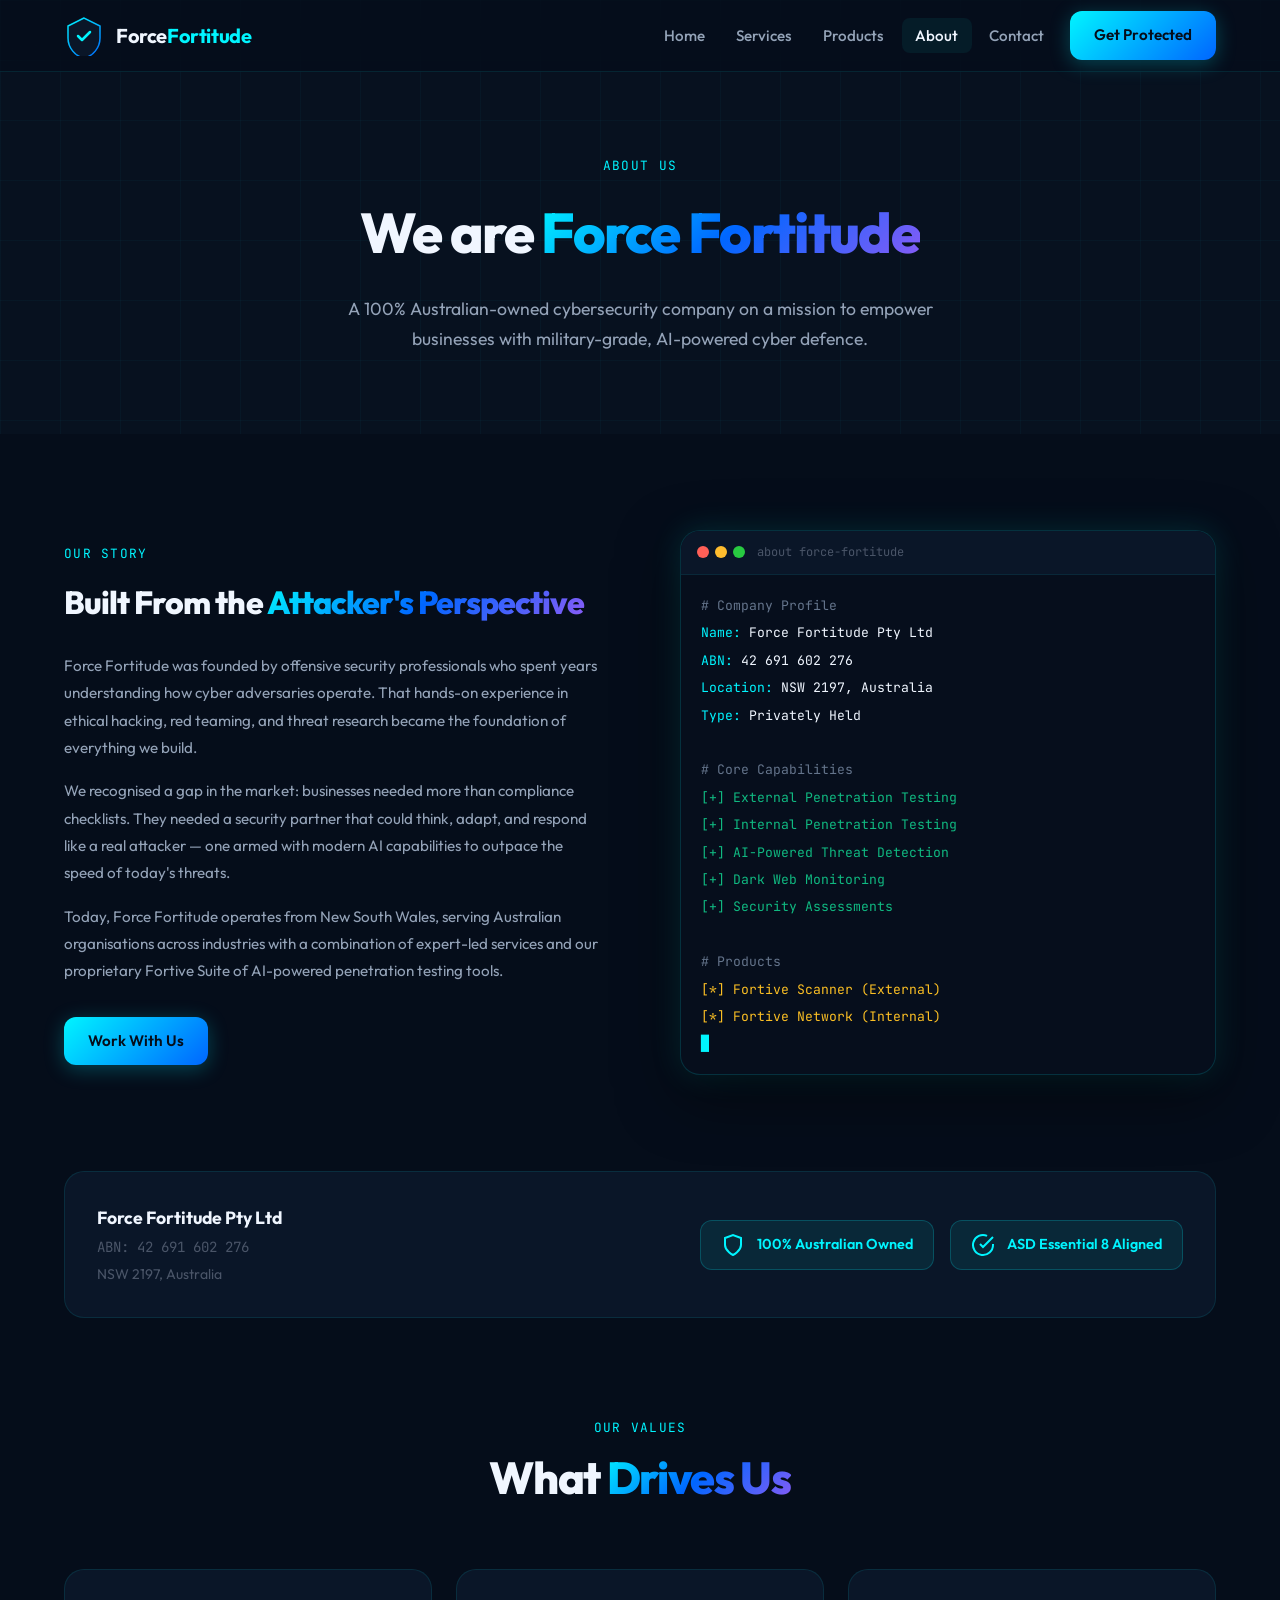
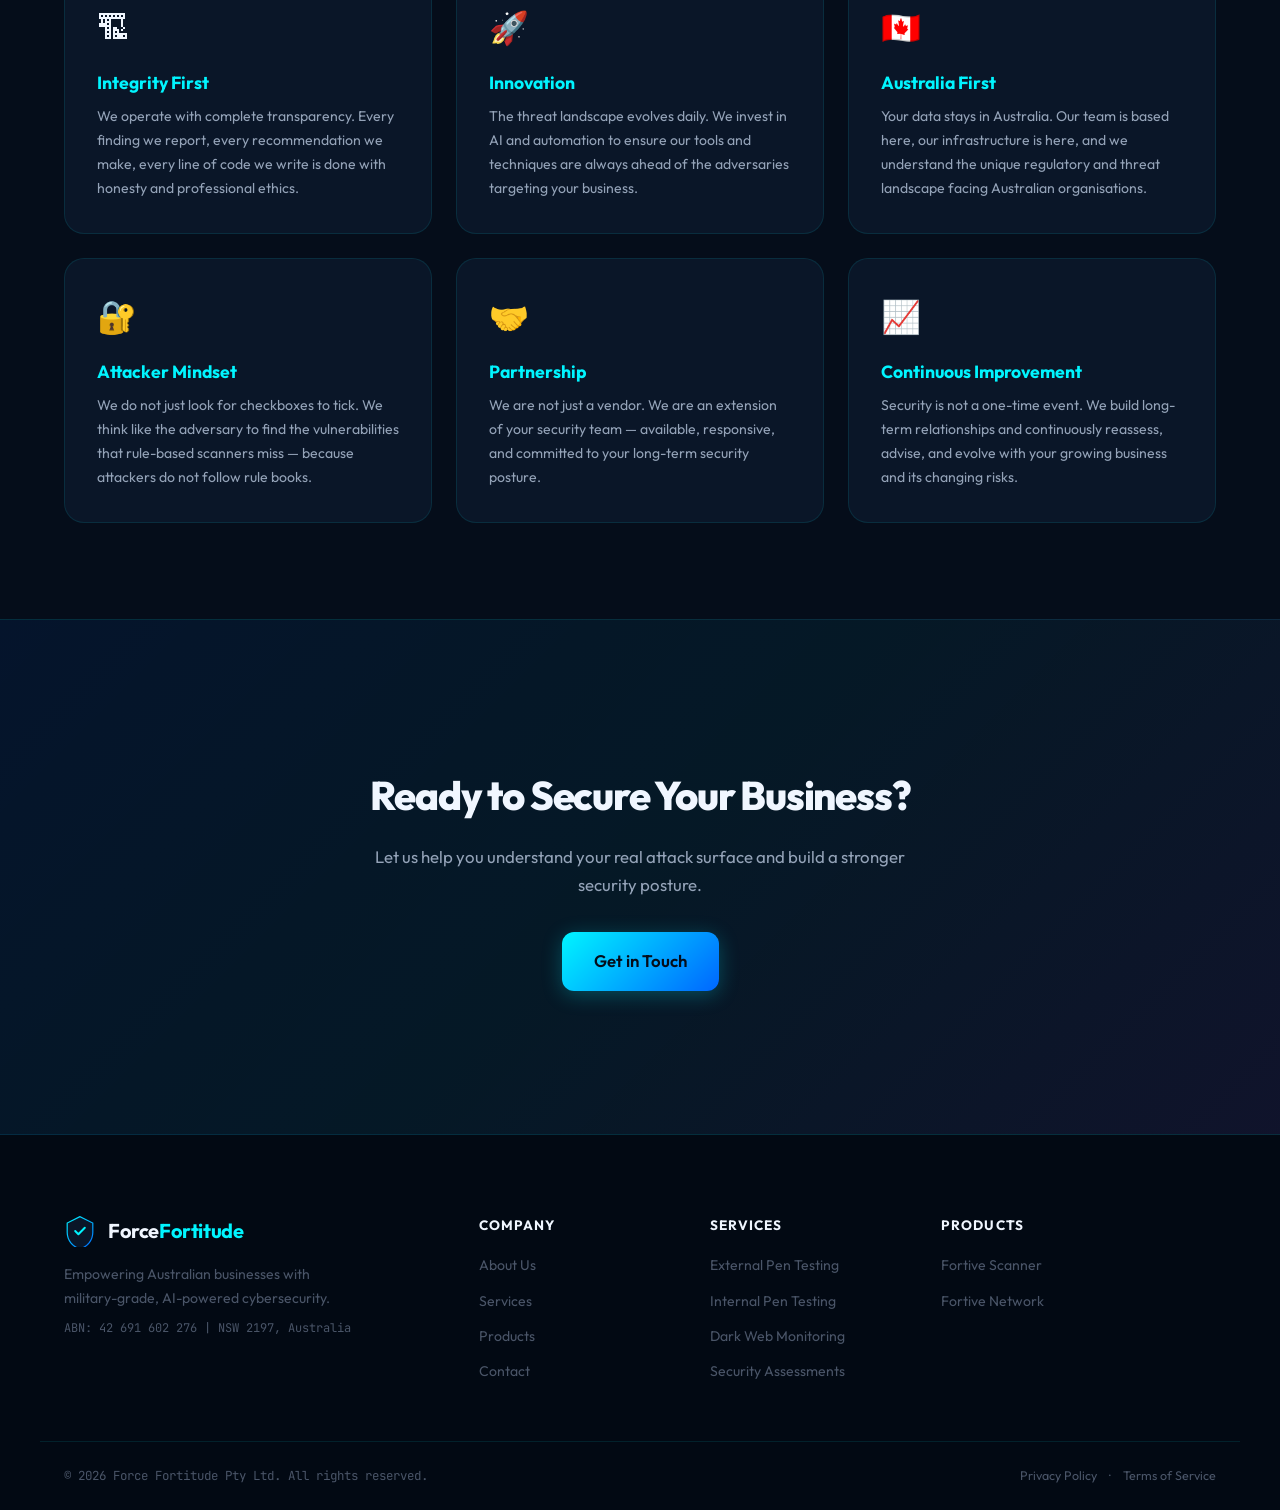
==== about.html @ 92ee4b1f "Launch Force Fortitude website - AI-powered cybersecurity platform - Homepage with hero, services ov" ====
﻿<!DOCTYPE html>
<html lang="en">
<head>
  <meta charset="UTF-8"/>
  <meta name="viewport" content="width=device-width, initial-scale=1.0"/>
  <title>About | Force Fortitude - Australian Cybersecurity Experts</title>
  <meta name="description" content="Learn about Force Fortitude Pty Ltd - a 100% Australian-owned cybersecurity company delivering AI-powered penetration testing and security solutions from NSW."/>
  <link rel="preconnect" href="https://fonts.googleapis.com"/>
  <link rel="preconnect" href="https://fonts.gstatic.com" crossorigin/>
  <link href="https://fonts.googleapis.com/css2?family=Outfit:wght@300;400;500;600;700;800;900&family=JetBrains+Mono:wght@400;500&display=swap" rel="stylesheet"/>
  <link rel="stylesheet" href="assets/css/style.css"/>
  <style>
    .page-hero { padding: calc(var(--nav-height) + 5rem) 0 5rem; background: var(--bg-secondary); position: relative; overflow: hidden; }
    .page-hero::before { content: ''; position: absolute; inset: 0; background-image: linear-gradient(rgba(0,245,255,0.03) 1px, transparent 1px), linear-gradient(90deg, rgba(0,245,255,0.03) 1px, transparent 1px); background-size: 60px 60px; }
    .page-hero-content { position: relative; text-align: center; }
    .page-hero h1 { font-size: clamp(2rem, 5vw, 3.5rem); font-weight: 800; letter-spacing: -0.03em; margin-bottom: 1rem; }
    .page-hero p { color: var(--text-secondary); font-size: 1.1rem; max-width: 600px; margin: 0 auto; line-height: 1.7; }
    .about-grid { display: grid; grid-template-columns: 1fr 1fr; gap: 5rem; align-items: center; padding: 6rem 0; }
    .about-text h2 { font-size: 2rem; font-weight: 800; letter-spacing: -0.03em; margin-bottom: 1.5rem; }
    .about-text p { color: var(--text-secondary); font-size: 0.95rem; line-height: 1.8; margin-bottom: 1rem; }
    .values-grid { display: grid; grid-template-columns: repeat(auto-fill, minmax(280px, 1fr)); gap: 1.5rem; margin-bottom: 6rem; }
    .value-card { background: var(--bg-card); border: 1px solid var(--border); border-radius: var(--radius-lg); padding: 2rem; transition: var(--transition); }
    .value-card:hover { border-color: var(--border-hover); transform: translateY(-3px); }
    .value-icon { font-size: 2rem; margin-bottom: 1rem; }
    .value-card h3 { font-size: 1.1rem; font-weight: 700; margin-bottom: 0.5rem; color: var(--accent-cyan); }
    .value-card p { color: var(--text-secondary); font-size: 0.88rem; line-height: 1.7; }
    .abn-banner { background: var(--bg-card); border: 1px solid var(--border); border-radius: var(--radius-lg); padding: 2rem; display: flex; align-items: center; justify-content: space-between; gap: 2rem; margin-bottom: 6rem; flex-wrap: wrap; }
    .abn-info { display: flex; flex-direction: column; gap: 0.25rem; }
    .abn-info strong { font-size: 1.1rem; }
    .abn-info span { color: var(--text-muted); font-size: 0.88rem; }
    .abn-badge { display: flex; align-items: center; gap: 0.75rem; background: rgba(0,245,255,0.08); border: 1px solid rgba(0,245,255,0.2); border-radius: var(--radius); padding: 0.75rem 1.25rem; }
    .abn-badge svg { width: 24px; height: 24px; color: var(--accent-cyan); }
    .abn-badge span { color: var(--accent-cyan); font-weight: 600; font-size: 0.9rem; }
    @media (max-width: 768px) { .about-grid { grid-template-columns: 1fr; gap: 2rem; } .abn-banner { flex-direction: column; } }
  </style>
</head>
<body>
<nav class="navbar" id="navbar">
  <div class="container nav-inner">
    <a href="index.html" class="logo"><div class="logo-icon"><svg viewBox="0 0 40 40" fill="none"><path d="M20 2L4 10v12c0 9.4 6.8 18.2 16 20 9.2-1.8 16-10.6 16-20V10L20 2z" fill="#0a1628" stroke="url(#sg)" stroke-width="1.5"/><path d="M14 20l4 4 8-8" stroke="#00f5ff" stroke-width="2.5" stroke-linecap="round" stroke-linejoin="round"/><defs><linearGradient id="sg" x1="4" y1="2" x2="36" y2="42" gradientUnits="userSpaceOnUse"><stop stop-color="#00f5ff"/><stop offset="1" stop-color="#0066ff"/></linearGradient></defs></svg></div><span class="logo-text">Force<span class="accent">Fortitude</span></span></a>
    <button class="hamburger" id="hamburger" aria-label="Toggle menu" aria-expanded="false"><span></span><span></span><span></span></button>
    <ul class="nav-links" id="navLinks">
      <li><a href="index.html" class="nav-link">Home</a></li>
      <li><a href="services.html" class="nav-link">Services</a></li>
      <li><a href="products.html" class="nav-link">Products</a></li>
      <li><a href="about.html" class="nav-link active">About</a></li>
      <li><a href="contact.html" class="nav-link">Contact</a></li>
      <li><a href="contact.html" class="btn btn-primary nav-cta">Get Protected</a></li>
    </ul>
  </div>
</nav>

<section class="page-hero">
  <div class="container page-hero-content">
    <span class="section-tag mono">About Us</span>
    <h1>We are <span class="gradient-text">Force Fortitude</span></h1>
    <p>A 100% Australian-owned cybersecurity company on a mission to empower businesses with military-grade, AI-powered cyber defence.</p>
  </div>
</section>

<main>
  <div class="container">
    <div class="about-grid">
      <div class="about-text">
        <span class="section-tag mono">Our Story</span>
        <h2>Built From the <span class="gradient-text">Attacker's Perspective</span></h2>
        <p>Force Fortitude was founded by offensive security professionals who spent years understanding how cyber adversaries operate. That hands-on experience in ethical hacking, red teaming, and threat research became the foundation of everything we build.</p>
        <p>We recognised a gap in the market: businesses needed more than compliance checklists. They needed a security partner that could think, adapt, and respond like a real attacker — one armed with modern AI capabilities to outpace the speed of today's threats.</p>
        <p>Today, Force Fortitude operates from New South Wales, serving Australian organisations across industries with a combination of expert-led services and our proprietary Fortive Suite of AI-powered penetration testing tools.</p>
        <a href="contact.html" class="btn btn-primary" style="margin-top:1rem">Work With Us</a>
      </div>
      <div class="why-visual">
        <div class="terminal-window">
          <div class="terminal-header"><div class="terminal-dots"><span class="dot dot-red"></span><span class="dot dot-yellow"></span><span class="dot dot-green"></span></div><span class="terminal-title mono">about force-fortitude</span></div>
          <div class="terminal-body">
            <div class="terminal-line t-info"># Company Profile</div>
            <div class="terminal-line"><span class="t-prompt">Name:</span> <span class="t-cmd">Force Fortitude Pty Ltd</span></div>
            <div class="terminal-line"><span class="t-prompt">ABN: </span> <span class="t-cmd">42 691 602 276</span></div>
            <div class="terminal-line"><span class="t-prompt">Location:</span> <span class="t-cmd">NSW 2197, Australia</span></div>
            <div class="terminal-line"><span class="t-prompt">Type:</span> <span class="t-cmd">Privately Held</span></div>
            <div class="terminal-line t-info">&nbsp;</div>
            <div class="terminal-line t-info"># Core Capabilities</div>
            <div class="terminal-line t-success">[+] External Penetration Testing</div>
            <div class="terminal-line t-success">[+] Internal Penetration Testing</div>
            <div class="terminal-line t-success">[+] AI-Powered Threat Detection</div>
            <div class="terminal-line t-success">[+] Dark Web Monitoring</div>
            <div class="terminal-line t-success">[+] Security Assessments</div>
            <div class="terminal-line t-info">&nbsp;</div>
            <div class="terminal-line t-info"># Products</div>
            <div class="terminal-line t-warn">[*] Fortive Scanner (External)</div>
            <div class="terminal-line t-warn">[*] Fortive Network (Internal)</div>
            <div class="terminal-line"><span class="t-cursor">&#9608;</span></div>
          </div>
        </div>
      </div>
    </div>

    <div class="abn-banner">
      <div class="abn-info"><strong>Force Fortitude Pty Ltd</strong><span class="mono">ABN: 42 691 602 276</span><span>NSW 2197, Australia</span></div>
      <div style="display:flex;gap:1rem;flex-wrap:wrap;">
        <div class="abn-badge"><svg viewBox="0 0 24 24" fill="none" stroke="currentColor" stroke-width="2"><path d="M12 22s8-4 8-10V5l-8-3-8 3v7c0 6 8 10 8 10z"/></svg><span>100% Australian Owned</span></div>
        <div class="abn-badge"><svg viewBox="0 0 24 24" fill="none" stroke="currentColor" stroke-width="2"><path d="M22 11.08V12a10 10 0 11-5.93-9.14"/><polyline points="22 4 12 14.01 9 11.01"/></svg><span>ASD Essential 8 Aligned</span></div>
      </div>
    </div>

    <div class="section-header">
      <span class="section-tag mono">Our Values</span>
      <h2 class="section-title">What <span class="gradient-text">Drives Us</span></h2>
    </div>
    <div class="values-grid">
      <div class="value-card"><div class="value-icon">&#127959;</div><h3>Integrity First</h3><p>We operate with complete transparency. Every finding we report, every recommendation we make, every line of code we write is done with honesty and professional ethics.</p></div>
      <div class="value-card"><div class="value-icon">&#128640;</div><h3>Innovation</h3><p>The threat landscape evolves daily. We invest in AI and automation to ensure our tools and techniques are always ahead of the adversaries targeting your business.</p></div>
      <div class="value-card"><div class="value-icon">&#127464;&#127462;</div><h3>Australia First</h3><p>Your data stays in Australia. Our team is based here, our infrastructure is here, and we understand the unique regulatory and threat landscape facing Australian organisations.</p></div>
      <div class="value-card"><div class="value-icon">&#128272;</div><h3>Attacker Mindset</h3><p>We do not just look for checkboxes to tick. We think like the adversary to find the vulnerabilities that rule-based scanners miss — because attackers do not follow rule books.</p></div>
      <div class="value-card"><div class="value-icon">&#129309;</div><h3>Partnership</h3><p>We are not just a vendor. We are an extension of your security team — available, responsive, and committed to your long-term security posture.</p></div>
      <div class="value-card"><div class="value-icon">&#128200;</div><h3>Continuous Improvement</h3><p>Security is not a one-time event. We build long-term relationships and continuously reassess, advise, and evolve with your growing business and its changing risks.</p></div>
    </div>
  </div>
</main>

<section class="cta-section">
  <div class="cta-bg"></div>
  <div class="container" style="position:relative;text-align:center;padding:4rem 1.5rem;">
    <h2 style="font-size:clamp(1.8rem,4vw,2.5rem);font-weight:800;letter-spacing:-0.03em;margin-bottom:1rem;">Ready to Secure Your Business?</h2>
    <p style="color:var(--text-secondary);font-size:1.05rem;max-width:550px;margin:0 auto 2rem;line-height:1.7;">Let us help you understand your real attack surface and build a stronger security posture.</p>
    <a href="contact.html" class="btn btn-primary btn-lg">Get in Touch</a>
  </div>
</section>

<footer class="footer">
  <div class="container footer-grid">
    <div class="footer-brand"><a href="index.html" class="logo"><div class="logo-icon logo-icon-sm"><svg viewBox="0 0 40 40" fill="none"><path d="M20 2L4 10v12c0 9.4 6.8 18.2 16 20 9.2-1.8 16-10.6 16-20V10L20 2z" fill="#0a1628" stroke="url(#sg4)" stroke-width="1.5"/><path d="M14 20l4 4 8-8" stroke="#00f5ff" stroke-width="2.5" stroke-linecap="round" stroke-linejoin="round"/><defs><linearGradient id="sg4" x1="4" y1="2" x2="36" y2="42" gradientUnits="userSpaceOnUse"><stop stop-color="#00f5ff"/><stop offset="1" stop-color="#0066ff"/></linearGradient></defs></svg></div><span class="logo-text">Force<span class="accent">Fortitude</span></span></a><p class="footer-tagline">Empowering Australian businesses with military-grade, AI-powered cybersecurity.</p><p class="footer-abn mono">ABN: 42 691 602 276 | NSW 2197, Australia</p></div>
    <div class="footer-links"><h4>Company</h4><ul><li><a href="about.html">About Us</a></li><li><a href="services.html">Services</a></li><li><a href="products.html">Products</a></li><li><a href="contact.html">Contact</a></li></ul></div>
    <div class="footer-links"><h4>Services</h4><ul><li><a href="services.html">External Pen Testing</a></li><li><a href="services.html">Internal Pen Testing</a></li><li><a href="services.html">Dark Web Monitoring</a></li><li><a href="services.html">Security Assessments</a></li></ul></div>
    <div class="footer-links"><h4>Products</h4><ul><li><a href="products.html">Fortive Scanner</a></li><li><a href="products.html">Fortive Network</a></li></ul></div>
  </div>
  <div class="footer-bottom"><div class="container footer-bottom-inner"><span class="mono">&copy; 2026 Force Fortitude Pty Ltd. All rights reserved.</span><div class="footer-legal"><a href="#">Privacy Policy</a><span>&middot;</span><a href="#">Terms of Service</a></div></div></div>
</footer>
<script src="assets/js/main.js"></script>
</body>
</html>
---- assets/css/style.css ----
﻿/* =============================================
   FORCE FORTITUDE - MAIN STYLESHEET
   ============================================= */

/* ---------- CSS Variables ---------- */
:root {
  --bg-primary: #050d1a;
  --bg-secondary: #07111f;
  --bg-card: #0a1628;
  --bg-card-hover: #0d1f38;
  --bg-terminal: #060e1c;

  --accent-cyan: #00f5ff;
  --accent-blue: #0066ff;
  --accent-purple: #8b5cf6;
  --accent-green: #10b981;
  --accent-red: #ef4444;
  --accent-orange: #f97316;

  --text-primary: #f0f6ff;
  --text-secondary: #94a3b8;
  --text-muted: #4a5568;

  --border: rgba(0, 245, 255, 0.1);
  --border-hover: rgba(0, 245, 255, 0.3);

  --glow-cyan: 0 0 30px rgba(0, 245, 255, 0.15);
  --glow-blue: 0 0 30px rgba(0, 102, 255, 0.15);

  --radius: 12px;
  --radius-lg: 20px;
  --transition: all 0.3s cubic-bezier(0.4, 0, 0.2, 1);

  --container: 1200px;
  --nav-height: 72px;
}

/* ---------- Reset & Base ---------- */
*, *::before, *::after { box-sizing: border-box; margin: 0; padding: 0; }

html { scroll-behavior: smooth; font-size: 16px; }

body {
  font-family: 'Outfit', sans-serif;
  background: var(--bg-primary);
  color: var(--text-primary);
  line-height: 1.6;
  overflow-x: hidden;
}

.mono { font-family: 'JetBrains Mono', monospace; }

img { max-width: 100%; display: block; }
a { text-decoration: none; color: inherit; }
ul { list-style: none; }

/* ---------- Container ---------- */
.container {
  width: 100%;
  max-width: var(--container);
  margin: 0 auto;
  padding: 0 1.5rem;
}

/* ---------- Gradient Text ---------- */
.gradient-text {
  background: linear-gradient(135deg, var(--accent-cyan) 0%, var(--accent-blue) 50%, var(--accent-purple) 100%);
  -webkit-background-clip: text;
  -webkit-text-fill-color: transparent;
  background-clip: text;
}

/* ---------- Buttons ---------- */
.btn {
  display: inline-flex;
  align-items: center;
  gap: 0.5rem;
  padding: 0.75rem 1.5rem;
  border-radius: var(--radius);
  font-family: 'Outfit', sans-serif;
  font-weight: 600;
  font-size: 0.95rem;
  cursor: pointer;
  border: none;
  transition: var(--transition);
  white-space: nowrap;
}
.btn svg { width: 18px; height: 18px; flex-shrink: 0; }

.btn-lg { padding: 1rem 2rem; font-size: 1.05rem; }

.btn-primary {
  background: linear-gradient(135deg, var(--accent-cyan), var(--accent-blue));
  color: var(--bg-primary);
  box-shadow: 0 4px 20px rgba(0, 245, 255, 0.25);
}
.btn-primary:hover {
  transform: translateY(-2px);
  box-shadow: 0 8px 30px rgba(0, 245, 255, 0.4);
}

.btn-outline {
  background: transparent;
  color: var(--text-primary);
  border: 1.5px solid var(--border-hover);
}
.btn-outline:hover {
  background: rgba(0, 245, 255, 0.08);
  border-color: var(--accent-cyan);
  color: var(--accent-cyan);
}

.btn-outline-purple {
  background: transparent;
  color: var(--text-primary);
  border: 1.5px solid rgba(139, 92, 246, 0.4);
}
.btn-outline-purple:hover {
  background: rgba(139, 92, 246, 0.1);
  border-color: var(--accent-purple);
  color: var(--accent-purple);
}

.btn-ghost {
  background: rgba(255,255,255,0.05);
  color: var(--text-primary);
  border: 1.5px solid rgba(255,255,255,0.1);
}
.btn-ghost:hover {
  background: rgba(255,255,255,0.1);
  border-color: rgba(255,255,255,0.2);
}

/* ---------- NAVBAR ---------- */
.navbar {
  position: fixed;
  top: 0; left: 0; right: 0;
  z-index: 1000;
  height: var(--nav-height);
  display: flex;
  align-items: center;
  transition: var(--transition);
  background: rgba(5, 13, 26, 0.6);
  backdrop-filter: blur(20px);
  -webkit-backdrop-filter: blur(20px);
  border-bottom: 1px solid var(--border);
}
.navbar.scrolled {
  background: rgba(5, 13, 26, 0.95);
  box-shadow: 0 4px 30px rgba(0, 0, 0, 0.5);
}

.nav-inner {
  display: flex;
  align-items: center;
  justify-content: space-between;
  gap: 2rem;
}

.logo {
  display: flex;
  align-items: center;
  gap: 0.75rem;
  flex-shrink: 0;
}
.logo-icon { width: 40px; height: 40px; }
.logo-icon-sm { width: 32px; height: 32px; }
.logo-text {
  font-size: 1.25rem;
  font-weight: 700;
  letter-spacing: -0.02em;
  color: var(--text-primary);
}
.logo-text .accent { color: var(--accent-cyan); }

.nav-links {
  display: flex;
  align-items: center;
  gap: 0.25rem;
}

.nav-link {
  padding: 0.5rem 0.85rem;
  color: var(--text-secondary);
  font-weight: 500;
  border-radius: 8px;
  transition: var(--transition);
  font-size: 0.95rem;
}
.nav-link:hover, .nav-link.active {
  color: var(--text-primary);
  background: rgba(0, 245, 255, 0.06);
}
.nav-cta { margin-left: 0.5rem; }

.hamburger {
  display: none;
  flex-direction: column;
  gap: 5px;
  background: none;
  border: none;
  cursor: pointer;
  padding: 0.5rem;
}
.hamburger span {
  display: block;
  width: 24px;
  height: 2px;
  background: var(--text-primary);
  border-radius: 2px;
  transition: var(--transition);
}

/* ---------- HERO ---------- */
.hero {
  position: relative;
  min-height: 100vh;
  display: flex;
  align-items: center;
  overflow: hidden;
  padding-top: var(--nav-height);
}

.hero-bg {
  position: absolute;
  inset: 0;
  z-index: 0;
}
.hero-img {
  width: 100%;
  height: 100%;
  object-fit: cover;
  object-position: center;
  opacity: 0.35;
}
.hero-overlay {
  position: absolute;
  inset: 0;
  background: linear-gradient(
    180deg,
    rgba(5,13,26,0.3) 0%,
    rgba(5,13,26,0.1) 30%,
    rgba(5,13,26,0.7) 75%,
    var(--bg-primary) 100%
  );
}
.hero-grid {
  position: absolute;
  inset: 0;
  background-image:
    linear-gradient(rgba(0,245,255,0.04) 1px, transparent 1px),
    linear-gradient(90deg, rgba(0,245,255,0.04) 1px, transparent 1px);
  background-size: 60px 60px;
  mask-image: radial-gradient(ellipse at center, black 40%, transparent 80%);
}

.hero-content {
  position: relative;
  z-index: 1;
  padding: 6rem 1.5rem 4rem;
  max-width: 800px;
}

.hero-badge {
  display: inline-flex;
  align-items: center;
  gap: 0.6rem;
  background: rgba(0, 245, 255, 0.08);
  border: 1px solid rgba(0, 245, 255, 0.2);
  border-radius: 100px;
  padding: 0.35rem 1rem;
  font-size: 0.8rem;
  color: var(--accent-cyan);
  margin-bottom: 1.5rem;
}
.badge-dot {
  width: 7px;
  height: 7px;
  background: var(--accent-cyan);
  border-radius: 50%;
  animation: pulse 2s infinite;
}
@keyframes pulse {
  0%, 100% { opacity: 1; transform: scale(1); }
  50% { opacity: 0.5; transform: scale(1.3); }
}

.hero-title {
  font-size: clamp(2.5rem, 6vw, 4.5rem);
  font-weight: 800;
  line-height: 1.1;
  letter-spacing: -0.03em;
  margin-bottom: 1.5rem;
}

.hero-subtitle {
  font-size: 1.15rem;
  color: var(--text-secondary);
  max-width: 580px;
  margin-bottom: 2.5rem;
  line-height: 1.7;
}

.hero-actions {
  display: flex;
  gap: 1rem;
  flex-wrap: wrap;
  margin-bottom: 3.5rem;
}

.hero-stats {
  display: flex;
  align-items: center;
  gap: 2rem;
  flex-wrap: wrap;
}
.stat { text-align: left; }
.stat-num {
  font-size: 2.2rem;
  font-weight: 800;
  color: var(--accent-cyan);
  font-variant-numeric: tabular-nums;
}
.stat-plus { font-size: 1.5rem; font-weight: 700; color: var(--accent-cyan); }
.stat-label { display: block; font-size: 0.8rem; color: var(--text-muted); margin-top: 0.1rem; }
.stat-divider { width: 1px; height: 50px; background: var(--border); flex-shrink: 0; }

.hero-scroll-hint {
  position: absolute;
  bottom: 2rem;
  left: 50%;
  transform: translateX(-50%);
  display: flex;
  flex-direction: column;
  align-items: center;
  gap: 0.5rem;
  color: var(--text-muted);
  font-size: 0.75rem;
  z-index: 1;
  animation: scrollBounce 2s infinite;
}
.scroll-line {
  width: 1px;
  height: 40px;
  background: linear-gradient(to bottom, transparent, var(--accent-cyan));
}
@keyframes scrollBounce {
  0%, 100% { transform: translateX(-50%) translateY(0); }
  50% { transform: translateX(-50%) translateY(6px); }
}

/* ---------- TRUST BAR ---------- */
.trust-bar {
  padding: 1.5rem 0;
  background: rgba(0,245,255,0.02);
  border-top: 1px solid var(--border);
  border-bottom: 1px solid var(--border);
}
.trust-bar .container {
  display: flex;
  align-items: center;
  gap: 2rem;
  flex-wrap: wrap;
}
.trust-label { color: var(--text-muted); font-size: 0.78rem; white-space: nowrap; }
.trust-logos { display: flex; align-items: center; gap: 1.5rem; flex-wrap: wrap; flex: 1; }
.trust-item {
  display: flex;
  align-items: center;
  gap: 0.5rem;
  color: var(--text-muted);
  font-size: 0.82rem;
  font-weight: 500;
  transition: var(--transition);
}
.trust-item:hover { color: var(--accent-cyan); }
.trust-item svg { width: 16px; height: 16px; flex-shrink: 0; }

/* ---------- SECTIONS ---------- */
.section { padding: 6rem 0; }

.section-header {
  text-align: center;
  margin-bottom: 4rem;
}
.section-tag {
  display: inline-block;
  color: var(--accent-cyan);
  font-size: 0.8rem;
  letter-spacing: 0.1em;
  text-transform: uppercase;
  margin-bottom: 0.75rem;
}
.section-title {
  font-size: clamp(1.8rem, 4vw, 2.8rem);
  font-weight: 800;
  letter-spacing: -0.03em;
  margin-bottom: 1rem;
  line-height: 1.2;
}
.section-subtitle {
  font-size: 1rem;
  color: var(--text-secondary);
  max-width: 580px;
  margin: 0 auto;
  line-height: 1.7;
}

/* ---------- SERVICES ---------- */
.services-section { background: var(--bg-secondary); }

.services-grid {
  display: grid;
  grid-template-columns: repeat(auto-fill, minmax(320px, 1fr));
  gap: 1.5rem;
}

.service-card {
  background: var(--bg-card);
  border: 1px solid var(--border);
  border-radius: var(--radius-lg);
  padding: 2rem;
  transition: var(--transition);
  position: relative;
  overflow: hidden;
}
.service-card::before {
  content: '';
  position: absolute;
  top: 0; left: 0; right: 0;
  height: 2px;
  background: linear-gradient(90deg, transparent, var(--accent-cyan), transparent);
  opacity: 0;
  transition: var(--transition);
}
.service-card:hover {
  background: var(--bg-card-hover);
  border-color: var(--border-hover);
  transform: translateY(-4px);
  box-shadow: var(--glow-cyan);
}
.service-card:hover::before { opacity: 1; }

.service-icon {
  width: 52px;
  height: 52px;
  border-radius: 12px;
  display: flex;
  align-items: center;
  justify-content: center;
  margin-bottom: 1.25rem;
}
.service-icon svg { width: 26px; height: 26px; }
.icon-red { background: rgba(239,68,68,0.12); color: #ef4444; border: 1px solid rgba(239,68,68,0.2); }
.icon-blue { background: rgba(0,102,255,0.12); color: #60a5fa; border: 1px solid rgba(0,102,255,0.2); }
.icon-purple { background: rgba(139,92,246,0.12); color: #a78bfa; border: 1px solid rgba(139,92,246,0.2); }
.icon-teal { background: rgba(0,245,255,0.1); color: var(--accent-cyan); border: 1px solid rgba(0,245,255,0.2); }
.icon-orange { background: rgba(249,115,22,0.12); color: #fb923c; border: 1px solid rgba(249,115,22,0.2); }
.icon-green { background: rgba(16,185,129,0.12); color: #34d399; border: 1px solid rgba(16,185,129,0.2); }

.service-card h3 {
  font-size: 1.1rem;
  font-weight: 700;
  margin-bottom: 0.75rem;
  color: var(--text-primary);
}
.service-card p {
  color: var(--text-secondary);
  font-size: 0.9rem;
  line-height: 1.7;
  margin-bottom: 1.25rem;
}
.service-link {
  color: var(--accent-cyan);
  font-size: 0.88rem;
  font-weight: 600;
  display: inline-flex;
  align-items: center;
  gap: 0.3rem;
  transition: var(--transition);
}
.service-link:hover { gap: 0.6rem; }

/* ---------- PRODUCTS ---------- */
.products-section {
  background: var(--bg-primary);
  position: relative;
}
.products-section::before {
  content: '';
  position: absolute;
  top: 50%;
  left: 50%;
  transform: translate(-50%, -50%);
  width: 600px;
  height: 600px;
  background: radial-gradient(circle, rgba(0,102,255,0.06) 0%, transparent 70%);
  pointer-events: none;
}

.products-grid {
  display: grid;
  grid-template-columns: repeat(auto-fill, minmax(480px, 1fr));
  gap: 2rem;
}

.product-card {
  position: relative;
  background: var(--bg-card);
  border: 1px solid var(--border);
  border-radius: var(--radius-lg);
  padding: 2.5rem;
  overflow: hidden;
  transition: var(--transition);
}
.product-card:hover {
  border-color: var(--border-hover);
  transform: translateY(-4px);
}
.product-scanner:hover { box-shadow: 0 20px 60px rgba(0, 245, 255, 0.12); }
.product-network:hover { box-shadow: 0 20px 60px rgba(139, 92, 246, 0.12); }

.product-glow {
  position: absolute;
  top: -50px; right: -50px;
  width: 200px; height: 200px;
  border-radius: 50%;
  filter: blur(60px);
  pointer-events: none;
  opacity: 0.4;
}
.glow-cyan { background: var(--accent-cyan); }
.glow-purple { background: var(--accent-purple); }

.product-header {
  display: flex;
  align-items: center;
  gap: 1rem;
  margin-bottom: 1.5rem;
}
.product-icon { width: 64px; height: 64px; flex-shrink: 0; }
.product-badge {
  display: inline-block;
  padding: 0.2rem 0.75rem;
  border-radius: 100px;
  font-size: 0.72rem;
  background: rgba(0,245,255,0.1);
  color: var(--accent-cyan);
  border: 1px solid rgba(0,245,255,0.2);
  margin-bottom: 0.4rem;
}
.product-badge-purple {
  background: rgba(139,92,246,0.1);
  color: var(--accent-purple);
  border-color: rgba(139,92,246,0.2);
}
.product-name {
  font-size: 1.5rem;
  font-weight: 800;
  letter-spacing: -0.02em;
}

.product-desc {
  color: var(--text-secondary);
  font-size: 0.95rem;
  line-height: 1.7;
  margin-bottom: 1.5rem;
}

.product-features {
  display: flex;
  flex-direction: column;
  gap: 0.65rem;
  margin-bottom: 2rem;
}
.product-features li {
  display: flex;
  align-items: center;
  gap: 0.6rem;
  font-size: 0.9rem;
  color: var(--text-secondary);
}
.product-features li svg { width: 16px; height: 16px; flex-shrink: 0; }

/* ---------- WHY US ---------- */
.why-section { background: var(--bg-secondary); }

.why-grid {
  display: grid;
  grid-template-columns: 1fr 1fr;
  gap: 5rem;
  align-items: center;
}

.why-text {
  color: var(--text-secondary);
  font-size: 0.95rem;
  line-height: 1.8;
  margin-bottom: 1rem;
}

.why-points {
  display: flex;
  flex-direction: column;
  gap: 1.25rem;
  margin: 2rem 0;
}
.why-point {
  display: flex;
  gap: 1rem;
  align-items: flex-start;
}
.why-icon {
  width: 40px;
  height: 40px;
  background: rgba(0,245,255,0.08);
  border: 1px solid rgba(0,245,255,0.15);
  border-radius: 10px;
  display: flex;
  align-items: center;
  justify-content: center;
  flex-shrink: 0;
  color: var(--accent-cyan);
}
.why-icon svg { width: 18px; height: 18px; }
.why-point strong { display: block; font-size: 0.95rem; color: var(--text-primary); margin-bottom: 0.2rem; }
.why-point p { font-size: 0.85rem; color: var(--text-secondary); }

/* Terminal */
.terminal-window {
  background: var(--bg-terminal);
  border: 1px solid rgba(0,245,255,0.15);
  border-radius: var(--radius-lg);
  overflow: hidden;
  font-family: 'JetBrains Mono', monospace;
  font-size: 0.82rem;
  box-shadow: 0 20px 60px rgba(0,0,0,0.5), var(--glow-cyan);
}
.terminal-header {
  background: #0a1628;
  padding: 0.75rem 1rem;
  display: flex;
  align-items: center;
  gap: 0.75rem;
  border-bottom: 1px solid rgba(0,245,255,0.08);
}
.terminal-dots { display: flex; gap: 6px; }
.dot { width: 12px; height: 12px; border-radius: 50%; }
.dot-red { background: #ff5f57; }
.dot-yellow { background: #ffbd2e; }
.dot-green { background: #28ca41; }
.terminal-title { color: var(--text-muted); font-size: 0.75rem; }
.terminal-body { padding: 1.25rem; display: flex; flex-direction: column; gap: 0.4rem; }
.terminal-line { color: var(--text-secondary); line-height: 1.6; }
.t-prompt { color: var(--accent-cyan); }
.t-cmd { color: var(--text-primary); }
.t-info { color: #64748b; }
.t-success { color: var(--accent-green); }
.t-warn { color: #fbbf24; }
.t-danger { color: var(--accent-red); font-weight: 600; }
.t-cursor {
  display: inline-block;
  animation: blink 1s infinite;
  color: var(--accent-cyan);
}
@keyframes blink { 0%, 100% { opacity: 1; } 50% { opacity: 0; } }

.why-visual { position: relative; }
.why-badge-float {
  position: absolute;
  bottom: -1.5rem;
  right: -1rem;
  background: var(--bg-card);
  border: 1px solid var(--border-hover);
  border-radius: var(--radius);
  padding: 1rem 1.25rem;
  display: flex;
  align-items: center;
  gap: 0.75rem;
  font-size: 0.8rem;
  font-weight: 600;
  line-height: 1.4;
  box-shadow: var(--glow-cyan);
  backdrop-filter: blur(10px);
}
.why-badge-float svg { width: 28px; height: 28px; flex-shrink: 0; }

/* ---------- CTA ---------- */
.cta-section {
  position: relative;
  padding: 5rem 0;
  overflow: hidden;
}
.cta-bg {
  position: absolute;
  inset: 0;
  background: linear-gradient(135deg, rgba(0,102,255,0.08) 0%, rgba(0,245,255,0.05) 50%, rgba(139,92,246,0.08) 100%);
  border-top: 1px solid var(--border);
  border-bottom: 1px solid var(--border);
}
.cta-inner {
  position: relative;
  display: grid;
  grid-template-columns: 1fr 1fr;
  gap: 4rem;
  align-items: center;
}
.cta-content h2 {
  font-size: clamp(2rem, 4vw, 2.8rem);
  font-weight: 800;
  letter-spacing: -0.03em;
  margin-bottom: 0.75rem;
}
.cta-content p {
  color: var(--text-secondary);
  font-size: 1.05rem;
  margin-bottom: 2rem;
  line-height: 1.7;
}
.cta-actions { display: flex; gap: 1rem; flex-wrap: wrap; }

.cta-stat-panel {
  display: flex;
  flex-direction: column;
  gap: 1.25rem;
}
.cta-stat {
  display: flex;
  align-items: center;
  gap: 1rem;
  padding: 1rem 1.25rem;
  background: var(--bg-card);
  border: 1px solid var(--border);
  border-radius: var(--radius);
  transition: var(--transition);
}
.cta-stat:hover { border-color: var(--border-hover); }
.cta-num {
  font-size: 1.5rem;
  font-weight: 800;
  color: var(--accent-cyan);
  white-space: nowrap;
  min-width: 80px;
}
.cta-stat span:last-child { color: var(--text-secondary); font-size: 0.88rem; line-height: 1.4; }

/* ---------- FOOTER ---------- */
.footer { background: #020913; padding: 5rem 0 0; }
.footer-grid {
  display: grid;
  grid-template-columns: 2fr 1fr 1fr 1.5fr;
  gap: 3rem;
  padding-bottom: 3rem;
  border-bottom: 1px solid var(--border);
}
.footer-tagline { color: var(--text-muted); font-size: 0.88rem; line-height: 1.7; margin: 1rem 0 0.5rem; max-width: 280px; }
.footer-abn { color: var(--text-muted); font-size: 0.75rem; margin-bottom: 1.25rem; }
.footer-socials { display: flex; gap: 0.75rem; }
.social-link {
  width: 38px; height: 38px;
  background: var(--bg-card);
  border: 1px solid var(--border);
  border-radius: 8px;
  display: flex; align-items: center; justify-content: center;
  color: var(--text-muted);
  transition: var(--transition);
}
.social-link svg { width: 16px; height: 16px; }
.social-link:hover { background: rgba(0,245,255,0.08); border-color: var(--border-hover); color: var(--accent-cyan); }

.footer-links h4 { font-size: 0.85rem; font-weight: 700; color: var(--text-primary); margin-bottom: 1rem; text-transform: uppercase; letter-spacing: 0.08em; }
.footer-links li { margin-bottom: 0.6rem; }
.footer-links a { color: var(--text-muted); font-size: 0.88rem; transition: var(--transition); }
.footer-links a:hover { color: var(--accent-cyan); }

.footer-bottom { padding: 1.5rem 0; }
.footer-bottom-inner {
  display: flex;
  align-items: center;
  justify-content: space-between;
  gap: 1rem;
  flex-wrap: wrap;
}
.footer-bottom .mono { color: var(--text-muted); font-size: 0.78rem; }
.footer-legal { display: flex; align-items: center; gap: 0.75rem; }
.footer-legal a, .footer-legal span { color: var(--text-muted); font-size: 0.78rem; transition: var(--transition); }
.footer-legal a:hover { color: var(--accent-cyan); }

/* ---------- RESPONSIVE ---------- */
@media (max-width: 1024px) {
  .products-grid { grid-template-columns: 1fr; }
  .why-grid { grid-template-columns: 1fr; gap: 3rem; }
  .cta-inner { grid-template-columns: 1fr; gap: 2.5rem; }
  .footer-grid { grid-template-columns: 1fr 1fr; }
}

@media (max-width: 768px) {
  .nav-links {
    position: fixed;
    top: var(--nav-height);
    left: 0; right: 0;
    background: var(--bg-secondary);
    border-bottom: 1px solid var(--border);
    flex-direction: column;
    padding: 1.5rem;
    gap: 0.5rem;
    transform: translateY(-100%);
    opacity: 0;
    pointer-events: none;
    transition: var(--transition);
  }
  .nav-links.open { transform: translateY(0); opacity: 1; pointer-events: all; }
  .nav-link { width: 100%; }
  .nav-cta { width: 100%; text-align: center; justify-content: center; }
  .hamburger { display: flex; }
  .hero-content { padding: 5rem 1.5rem 3rem; }
  .hero-actions { flex-direction: column; }
  .hero-stats { gap: 1.25rem; }
  .stat-divider { display: none; }
  .services-grid { grid-template-columns: 1fr; }
  .trust-bar .container { flex-direction: column; align-items: flex-start; }
  .why-badge-float { display: none; }
  .footer-grid { grid-template-columns: 1fr; gap: 2rem; }
  .footer-bottom-inner { flex-direction: column; text-align: center; }
}

@media (max-width: 480px) {
  .hero-title { font-size: 2.2rem; }
  .cta-inner { text-align: center; }
  .cta-actions { justify-content: center; }
}

/* ---------- ANIMATIONS ---------- */
.fade-in {
  opacity: 0;
  transform: translateY(24px);
  transition: opacity 0.6s ease, transform 0.6s ease;
}
.fade-in.visible { opacity: 1; transform: translateY(0); }
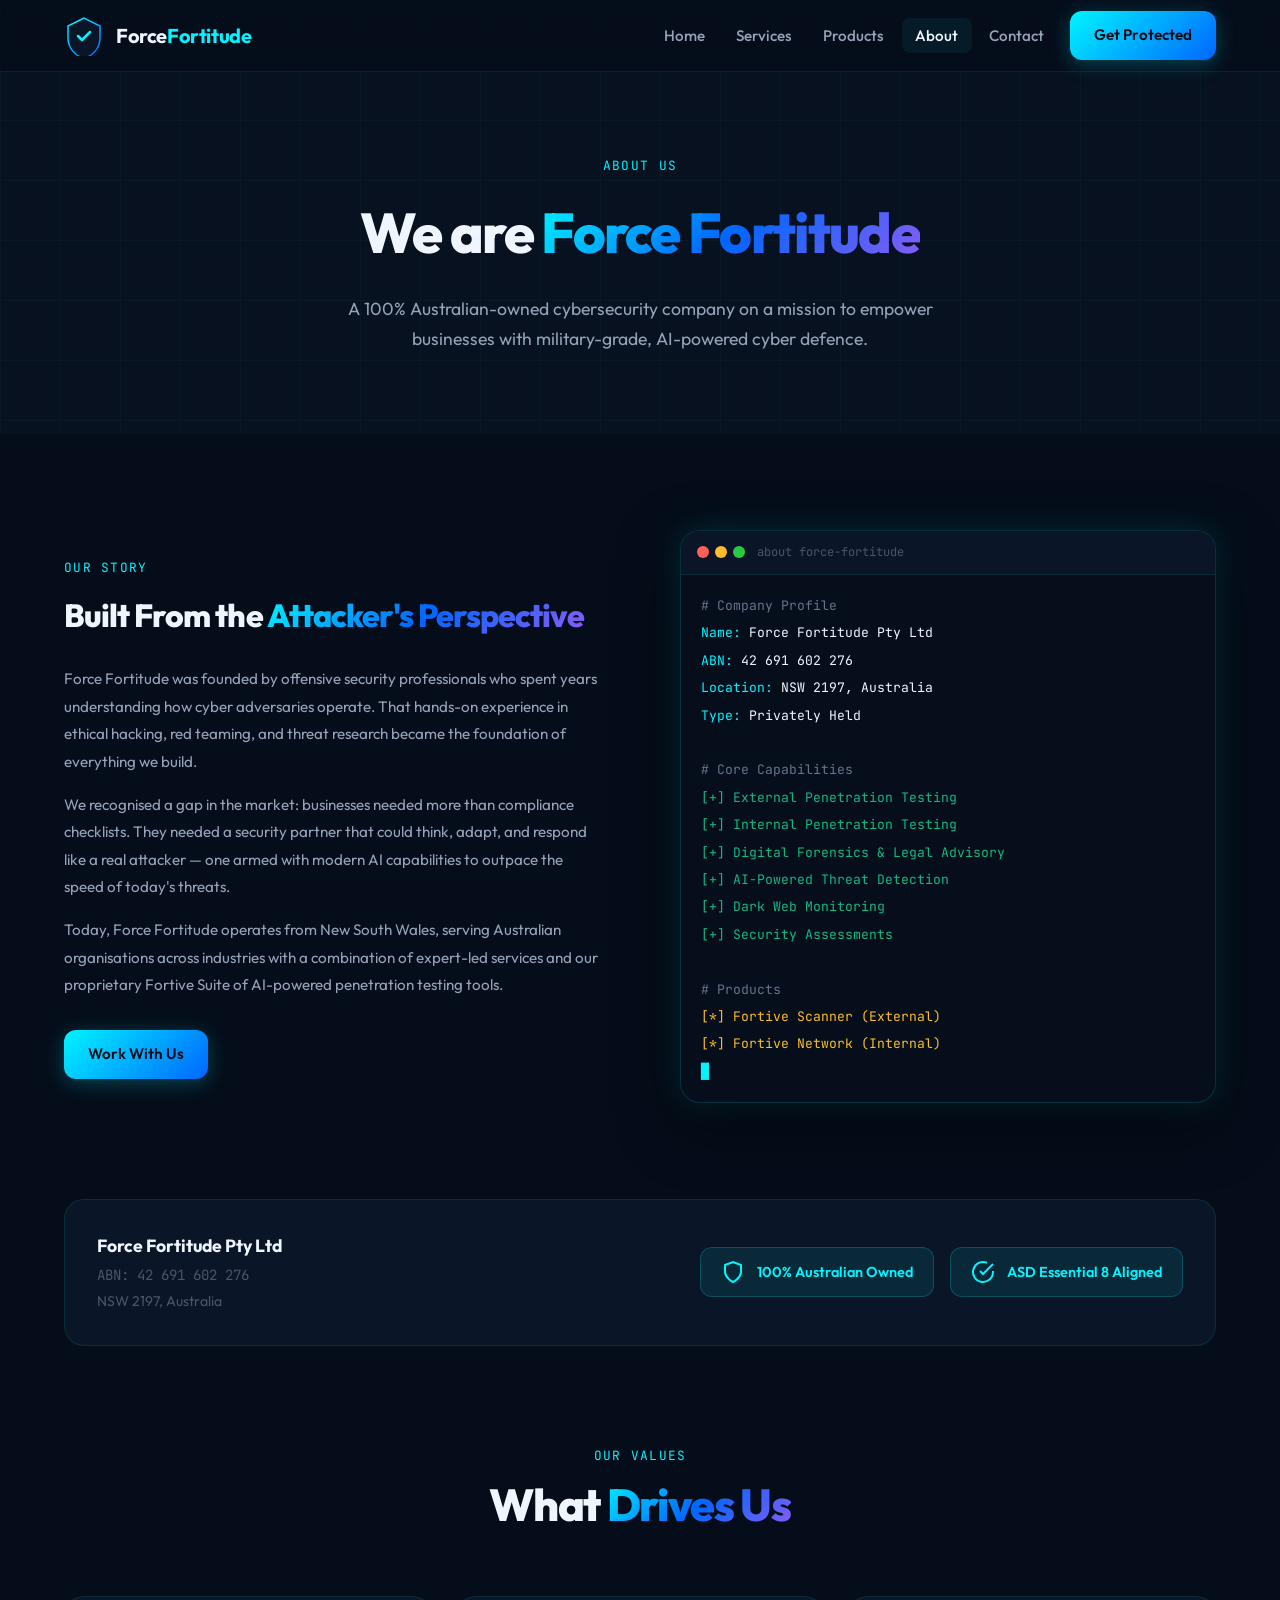
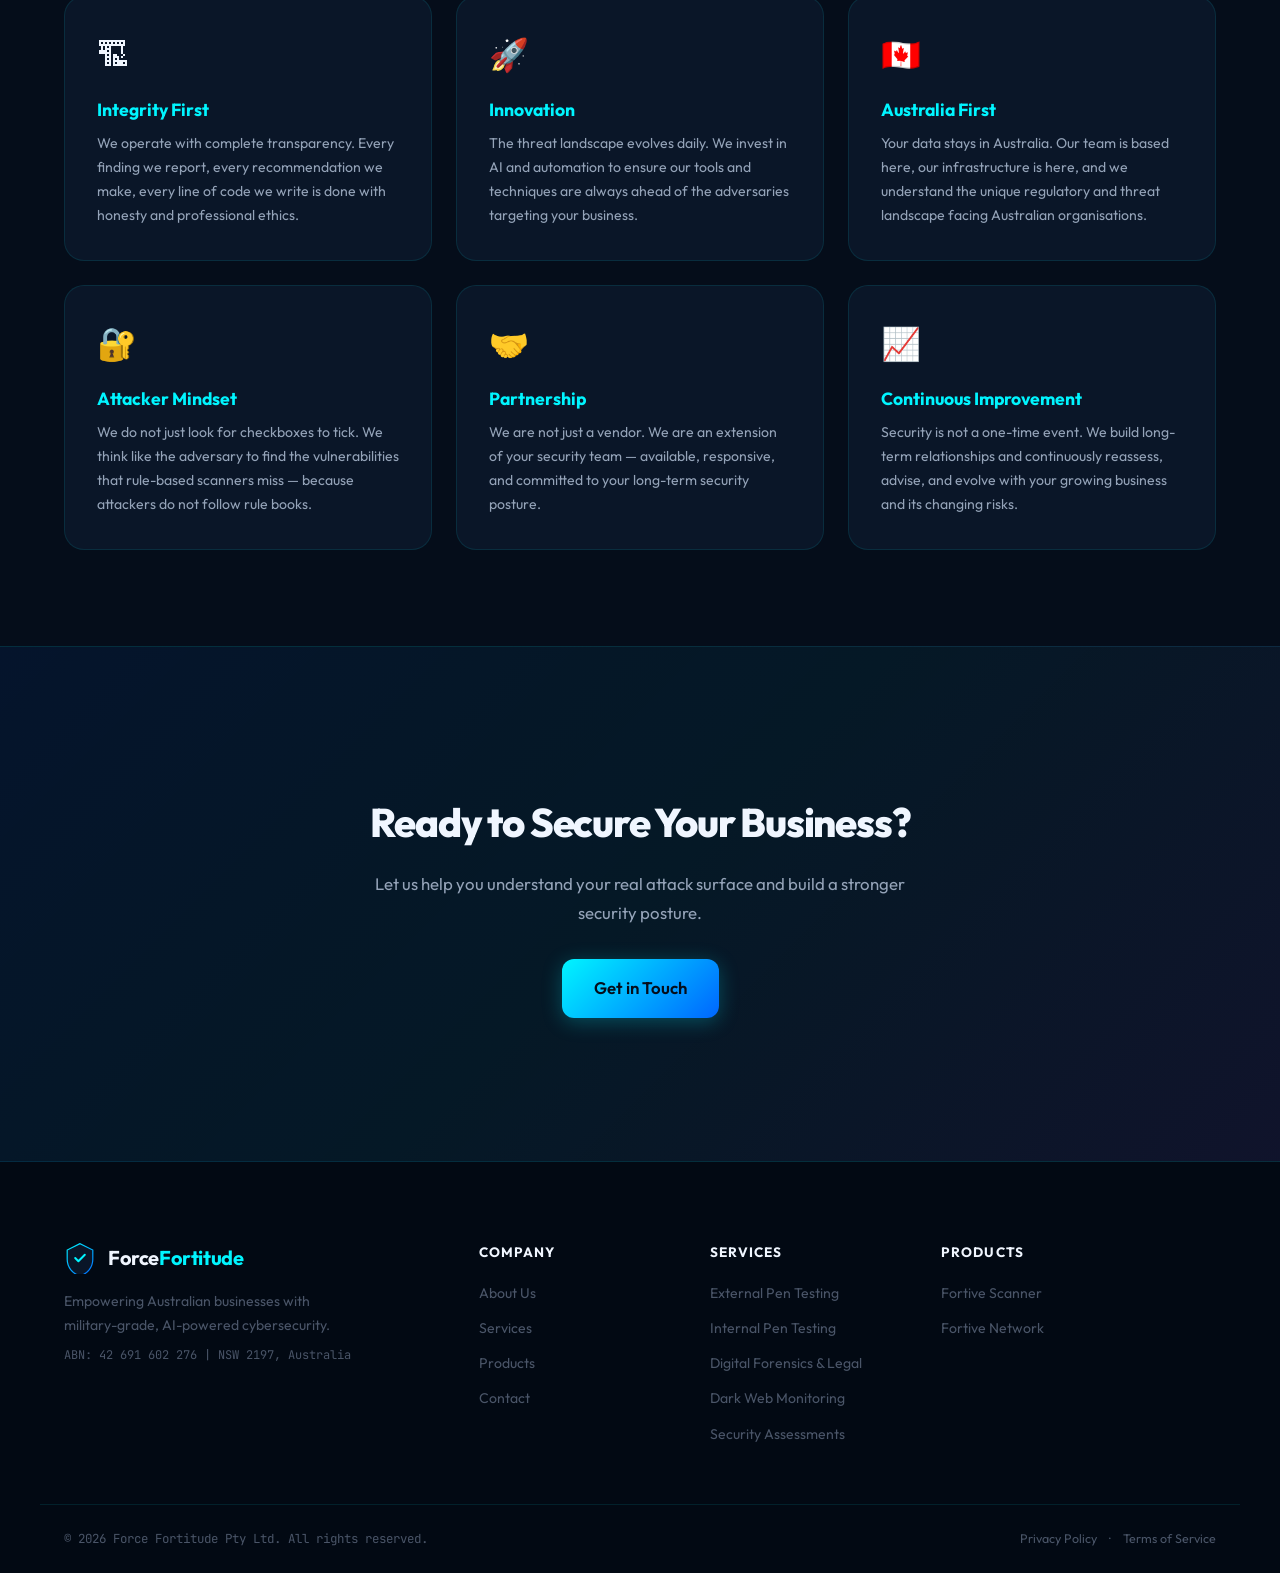
==== commit 9ecc212e: "Add Digital Forensics & Legal Advisory service section across website - Added dedicated Digital Fore" ====
--- a/about.html
+++ b/about.html
@@ -1,4 +1,4 @@
-﻿<!DOCTYPE html>
+<!DOCTYPE html>
 <html lang="en">
 <head>
   <meta charset="UTF-8"/>
@@ -82,6 +82,7 @@
             <div class="terminal-line t-info"># Core Capabilities</div>
             <div class="terminal-line t-success">[+] External Penetration Testing</div>
             <div class="terminal-line t-success">[+] Internal Penetration Testing</div>
+            <div class="terminal-line t-success">[+] Digital Forensics &amp; Legal Advisory</div>
             <div class="terminal-line t-success">[+] AI-Powered Threat Detection</div>
             <div class="terminal-line t-success">[+] Dark Web Monitoring</div>
             <div class="terminal-line t-success">[+] Security Assessments</div>
@@ -131,7 +132,7 @@
   <div class="container footer-grid">
     <div class="footer-brand"><a href="index.html" class="logo"><div class="logo-icon logo-icon-sm"><svg viewBox="0 0 40 40" fill="none"><path d="M20 2L4 10v12c0 9.4 6.8 18.2 16 20 9.2-1.8 16-10.6 16-20V10L20 2z" fill="#0a1628" stroke="url(#sg4)" stroke-width="1.5"/><path d="M14 20l4 4 8-8" stroke="#00f5ff" stroke-width="2.5" stroke-linecap="round" stroke-linejoin="round"/><defs><linearGradient id="sg4" x1="4" y1="2" x2="36" y2="42" gradientUnits="userSpaceOnUse"><stop stop-color="#00f5ff"/><stop offset="1" stop-color="#0066ff"/></linearGradient></defs></svg></div><span class="logo-text">Force<span class="accent">Fortitude</span></span></a><p class="footer-tagline">Empowering Australian businesses with military-grade, AI-powered cybersecurity.</p><p class="footer-abn mono">ABN: 42 691 602 276 | NSW 2197, Australia</p></div>
     <div class="footer-links"><h4>Company</h4><ul><li><a href="about.html">About Us</a></li><li><a href="services.html">Services</a></li><li><a href="products.html">Products</a></li><li><a href="contact.html">Contact</a></li></ul></div>
-    <div class="footer-links"><h4>Services</h4><ul><li><a href="services.html">External Pen Testing</a></li><li><a href="services.html">Internal Pen Testing</a></li><li><a href="services.html">Dark Web Monitoring</a></li><li><a href="services.html">Security Assessments</a></li></ul></div>
+    <div class="footer-links"><h4>Services</h4><ul><li><a href="services.html#external-pentest">External Pen Testing</a></li><li><a href="services.html#internal-pentest">Internal Pen Testing</a></li><li><a href="services.html#forensics">Digital Forensics &amp; Legal</a></li><li><a href="services.html#darkweb">Dark Web Monitoring</a></li><li><a href="services.html">Security Assessments</a></li></ul></div>
     <div class="footer-links"><h4>Products</h4><ul><li><a href="products.html">Fortive Scanner</a></li><li><a href="products.html">Fortive Network</a></li></ul></div>
   </div>
   <div class="footer-bottom"><div class="container footer-bottom-inner"><span class="mono">&copy; 2026 Force Fortitude Pty Ltd. All rights reserved.</span><div class="footer-legal"><a href="#">Privacy Policy</a><span>&middot;</span><a href="#">Terms of Service</a></div></div></div>
--- a/assets/css/style.css
+++ b/assets/css/style.css
@@ -1,4 +1,4 @@
-﻿/* =============================================
+/* =============================================
    FORCE FORTITUDE - MAIN STYLESHEET
    ============================================= */
 
@@ -830,6 +830,31 @@
   .cta-actions { justify-content: center; }
 }
 
+.icon-gold { background: rgba(234, 179, 8, 0.12); color: #eab308; border: 1px solid rgba(234, 179, 8, 0.2); }
+
+.forensic-callout {
+  background: rgba(234, 179, 8, 0.04);
+  border: 1px solid rgba(234, 179, 8, 0.2);
+  border-left: 4px solid #eab308;
+  border-radius: var(--radius);
+  padding: 1.5rem;
+  margin: 1.5rem 0;
+}
+.forensic-callout h4 {
+  color: #eab308;
+  font-size: 0.95rem;
+  font-weight: 700;
+  margin-bottom: 0.5rem;
+  display: flex;
+  align-items: center;
+  gap: 0.5rem;
+}
+.forensic-callout p {
+  color: var(--text-secondary);
+  font-size: 0.9rem;
+  line-height: 1.7;
+}
+
 /* ---------- ANIMATIONS ---------- */
 .fade-in {
   opacity: 0;
@@ -837,3 +862,4 @@
   transition: opacity 0.6s ease, transform 0.6s ease;
 }
 .fade-in.visible { opacity: 1; transform: translateY(0); }
+
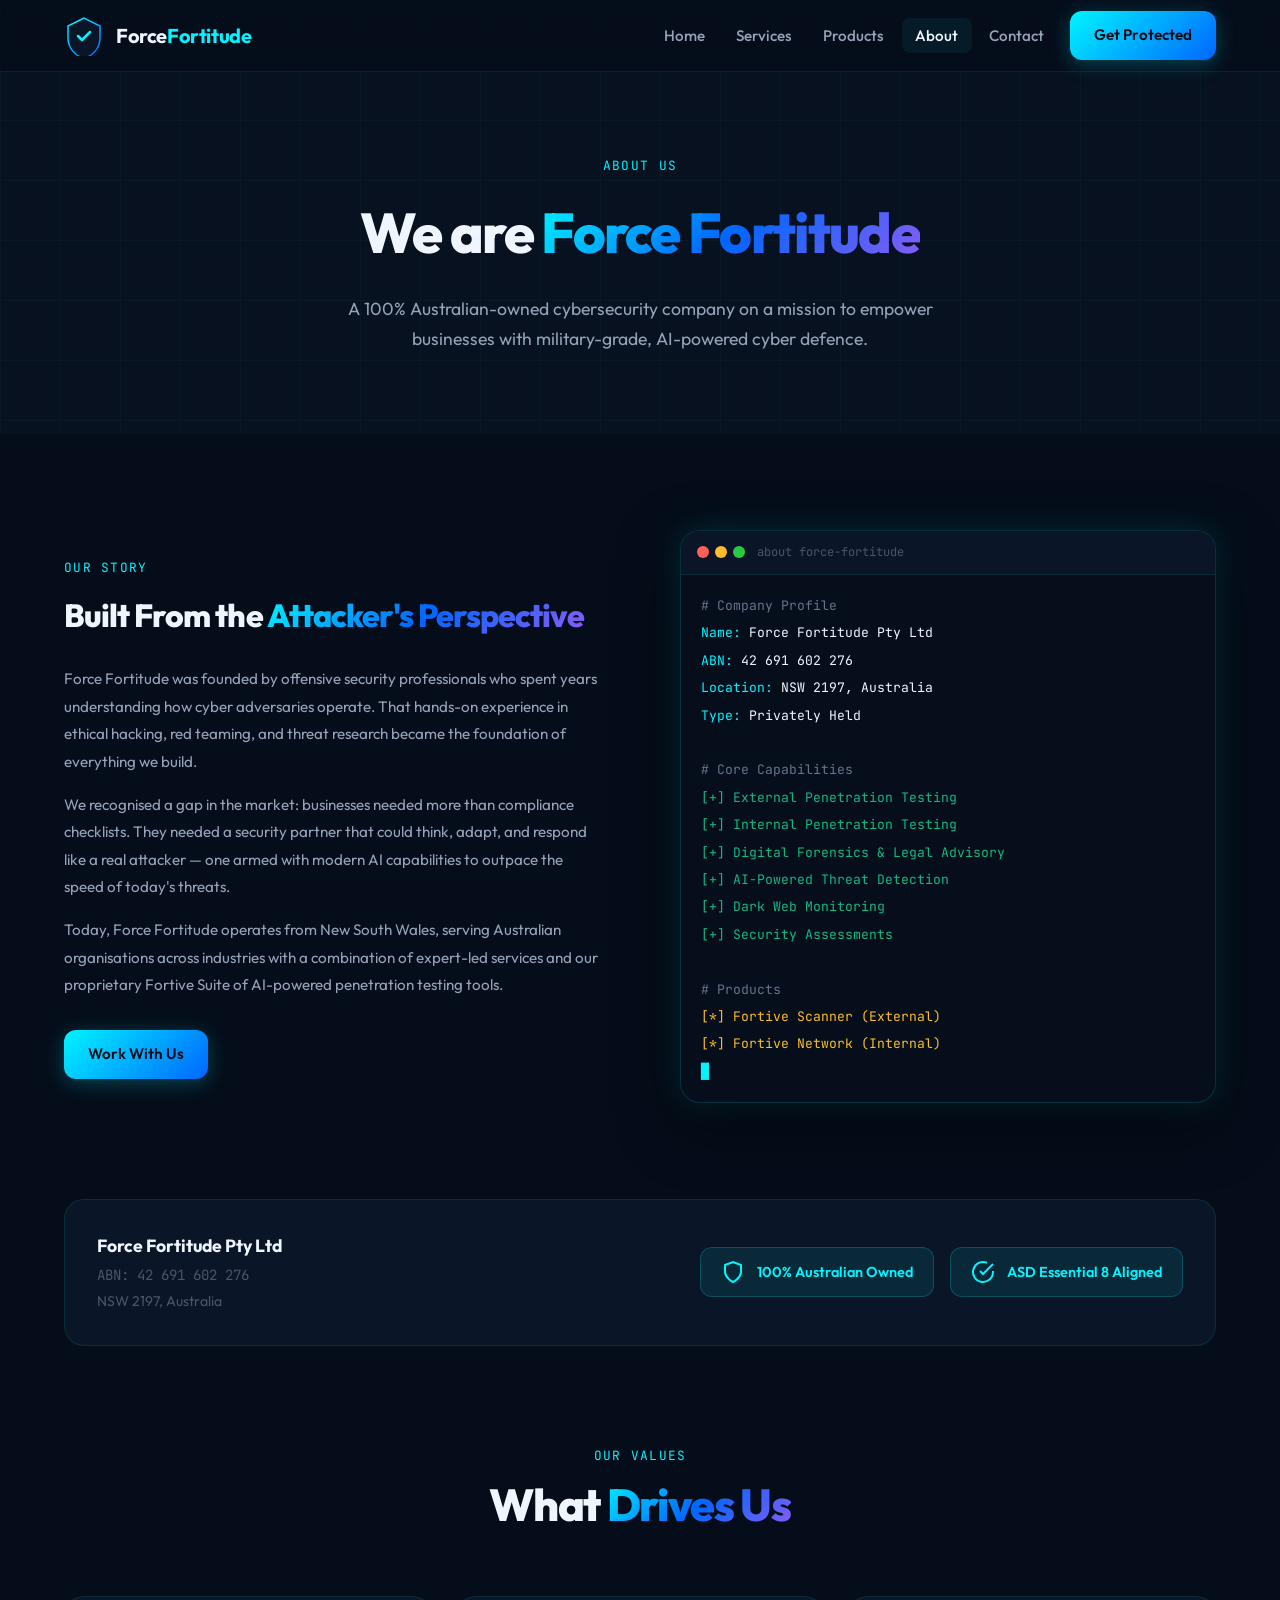
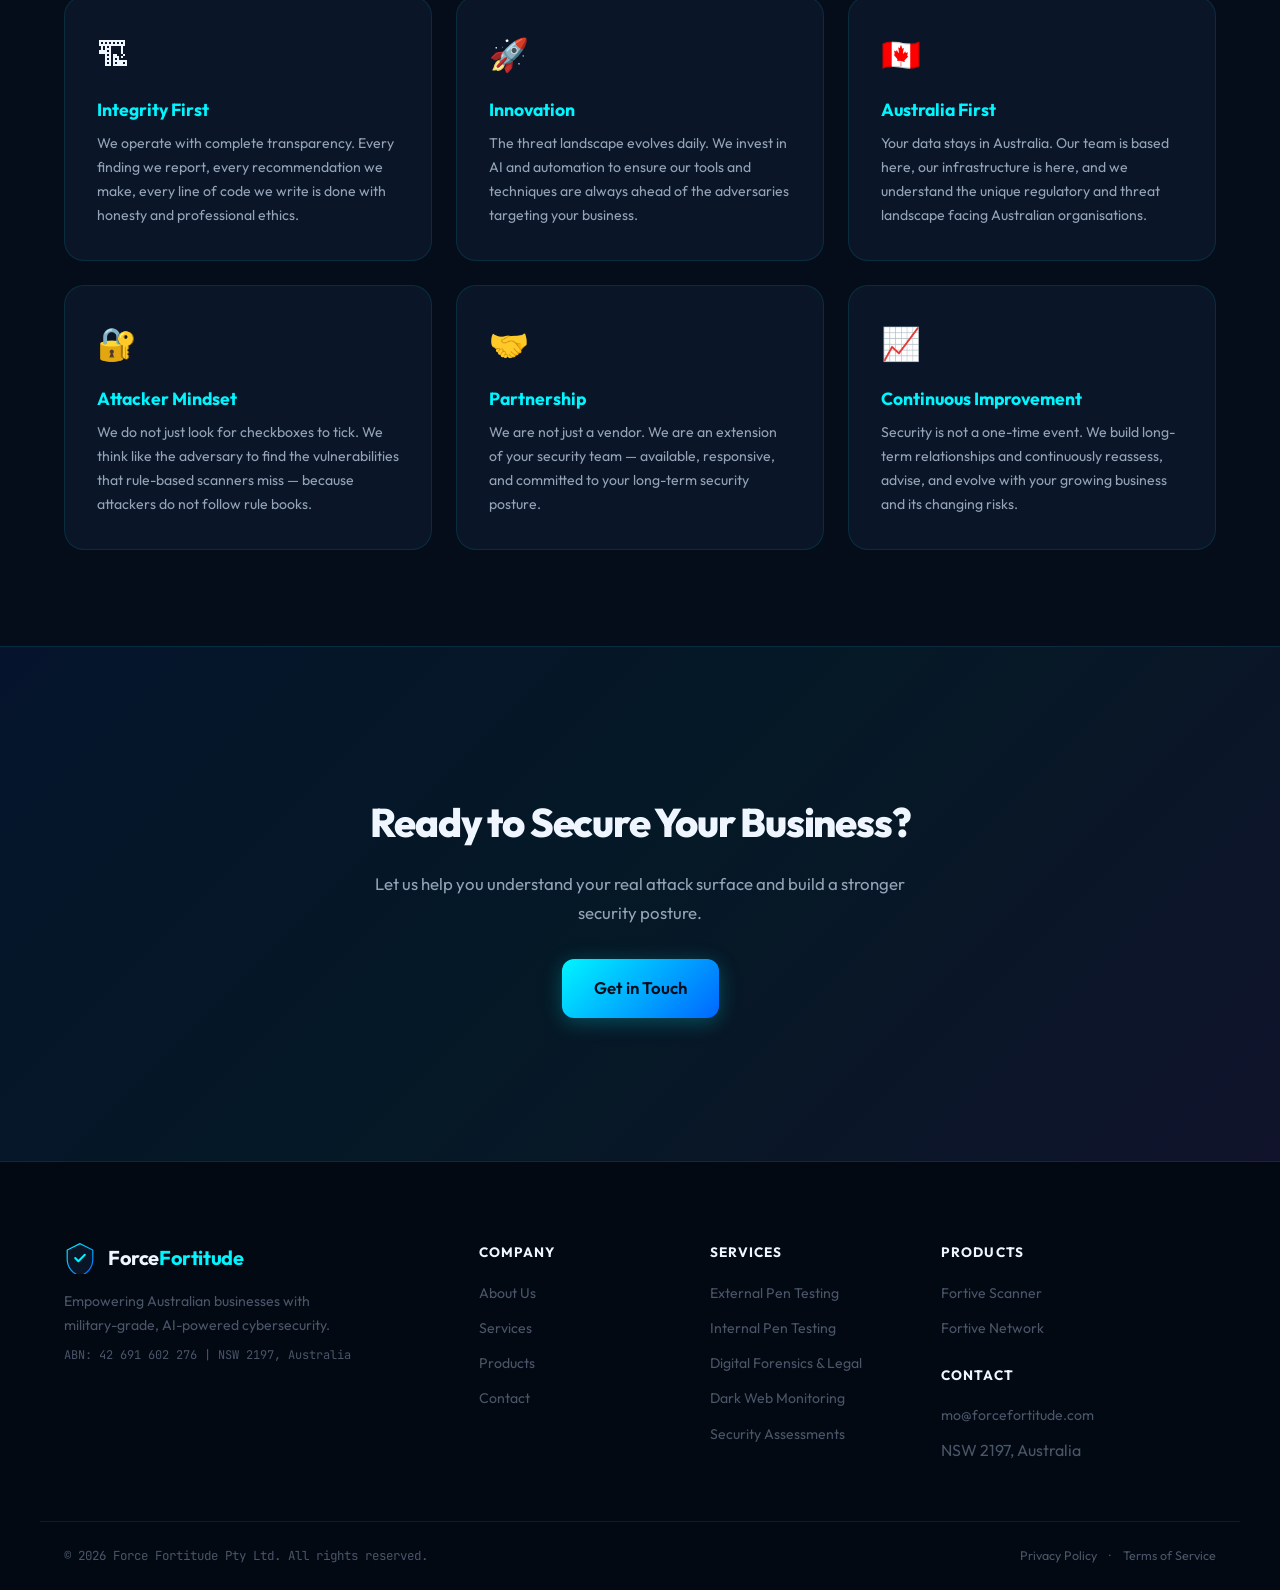
==== commit 0eb3b89b: "Update contact email to mo@forcefortitude.com across website" ====
--- a/about.html
+++ b/about.html
@@ -133,7 +133,10 @@
     <div class="footer-brand"><a href="index.html" class="logo"><div class="logo-icon logo-icon-sm"><svg viewBox="0 0 40 40" fill="none"><path d="M20 2L4 10v12c0 9.4 6.8 18.2 16 20 9.2-1.8 16-10.6 16-20V10L20 2z" fill="#0a1628" stroke="url(#sg4)" stroke-width="1.5"/><path d="M14 20l4 4 8-8" stroke="#00f5ff" stroke-width="2.5" stroke-linecap="round" stroke-linejoin="round"/><defs><linearGradient id="sg4" x1="4" y1="2" x2="36" y2="42" gradientUnits="userSpaceOnUse"><stop stop-color="#00f5ff"/><stop offset="1" stop-color="#0066ff"/></linearGradient></defs></svg></div><span class="logo-text">Force<span class="accent">Fortitude</span></span></a><p class="footer-tagline">Empowering Australian businesses with military-grade, AI-powered cybersecurity.</p><p class="footer-abn mono">ABN: 42 691 602 276 | NSW 2197, Australia</p></div>
     <div class="footer-links"><h4>Company</h4><ul><li><a href="about.html">About Us</a></li><li><a href="services.html">Services</a></li><li><a href="products.html">Products</a></li><li><a href="contact.html">Contact</a></li></ul></div>
     <div class="footer-links"><h4>Services</h4><ul><li><a href="services.html#external-pentest">External Pen Testing</a></li><li><a href="services.html#internal-pentest">Internal Pen Testing</a></li><li><a href="services.html#forensics">Digital Forensics &amp; Legal</a></li><li><a href="services.html#darkweb">Dark Web Monitoring</a></li><li><a href="services.html">Security Assessments</a></li></ul></div>
-    <div class="footer-links"><h4>Products</h4><ul><li><a href="products.html">Fortive Scanner</a></li><li><a href="products.html">Fortive Network</a></li></ul></div>
+    <div class="footer-links">
+      <h4>Products</h4><ul><li><a href="products.html">Fortive Scanner</a></li><li><a href="products.html">Fortive Network</a></li></ul>
+      <h4 style="margin-top:1.5rem">Contact</h4><ul><li><a href="mailto:mo@forcefortitude.com">mo@forcefortitude.com</a></li><li><span style="color:var(--text-muted)">NSW 2197, Australia</span></li></ul>
+    </div>
   </div>
   <div class="footer-bottom"><div class="container footer-bottom-inner"><span class="mono">&copy; 2026 Force Fortitude Pty Ltd. All rights reserved.</span><div class="footer-legal"><a href="#">Privacy Policy</a><span>&middot;</span><a href="#">Terms of Service</a></div></div></div>
 </footer>
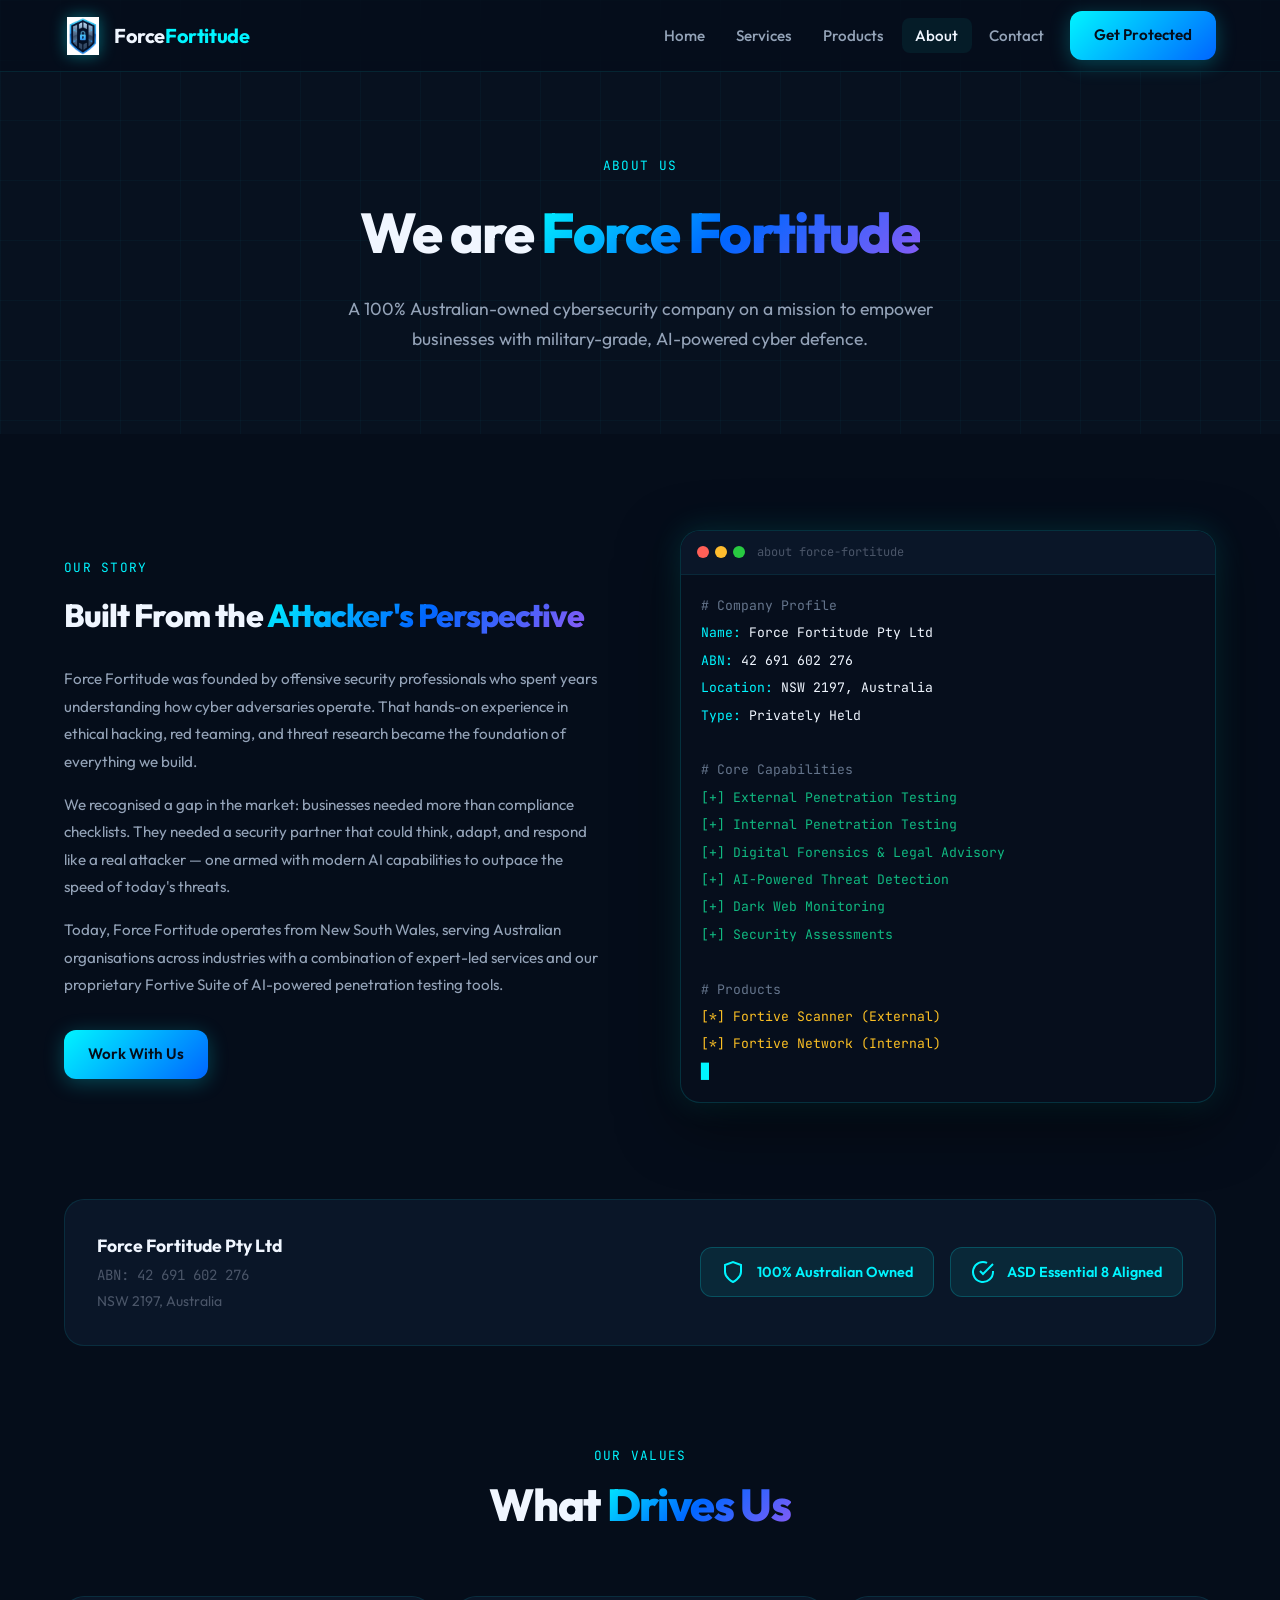
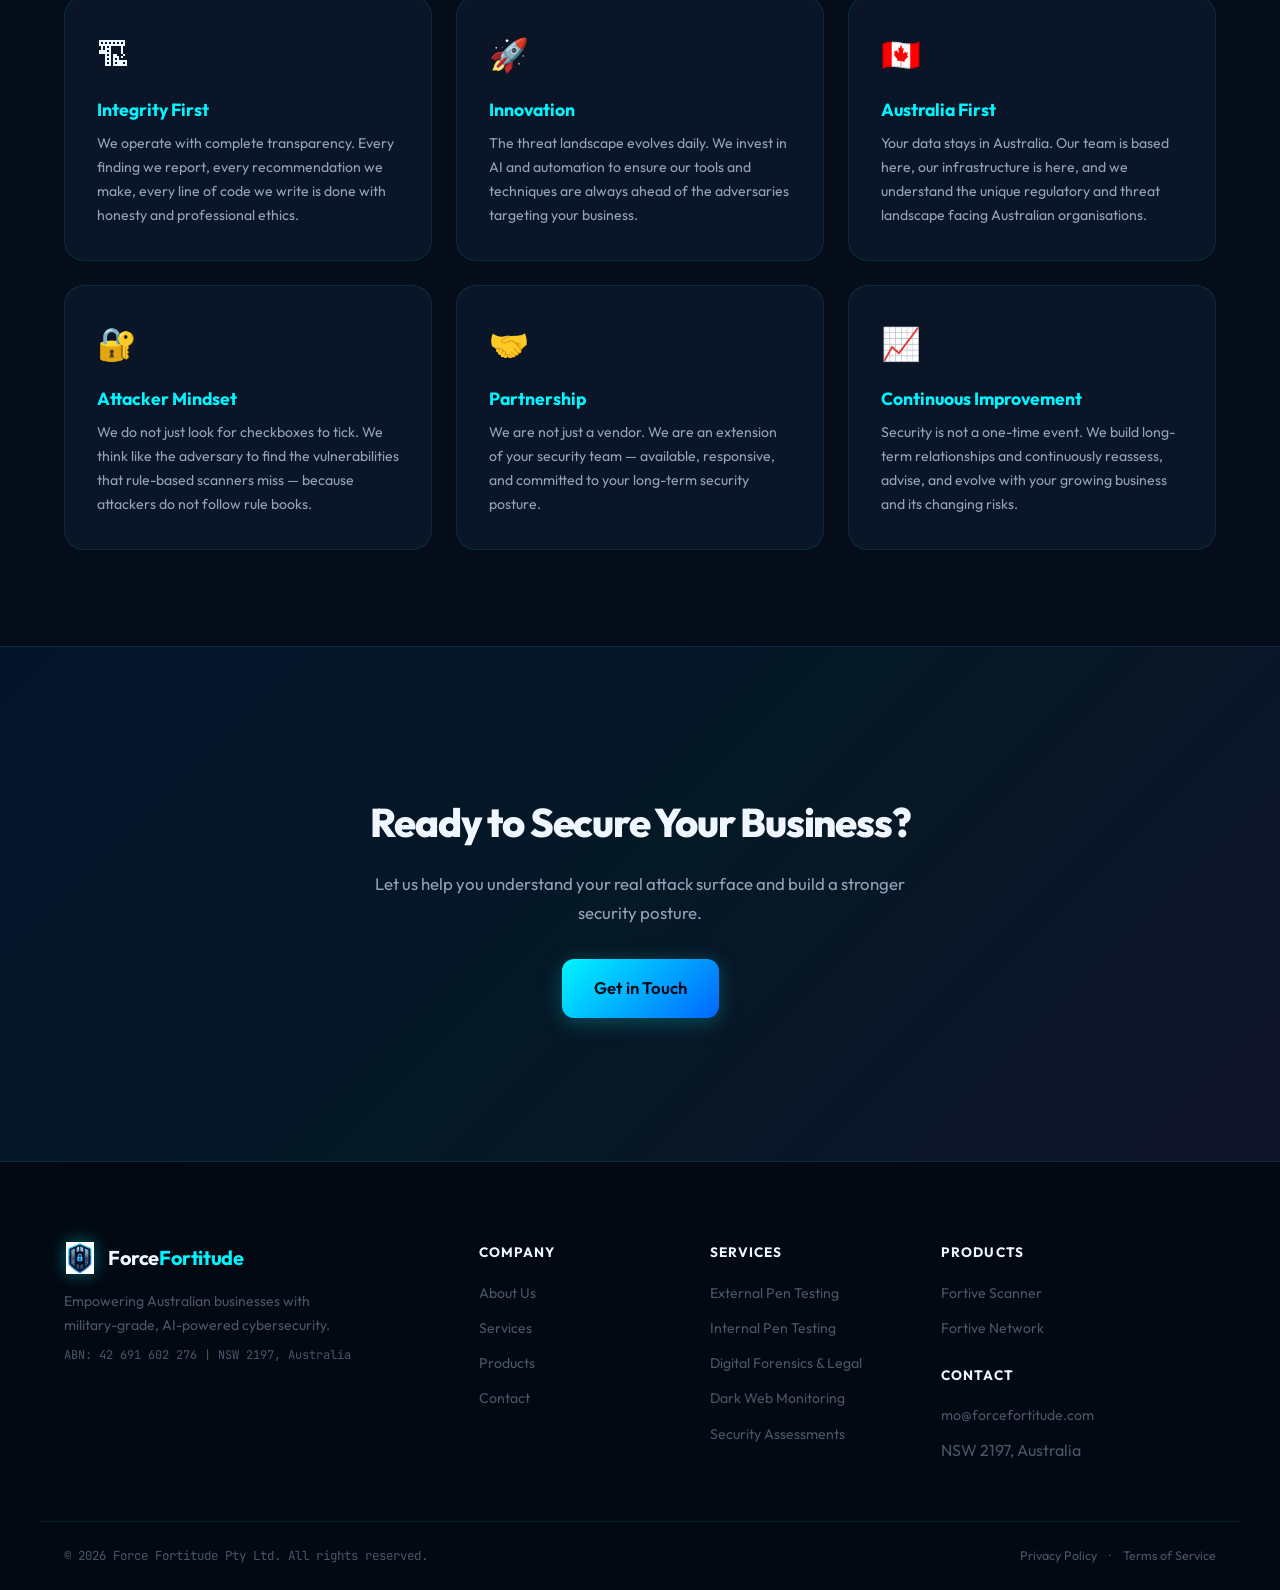
==== commit af564f26: "Set custom shield logo across navbar, footers, badge, and browser favicons" ====
--- a/about.html
+++ b/about.html
@@ -8,6 +8,7 @@
   <link rel="preconnect" href="https://fonts.googleapis.com"/>
   <link rel="preconnect" href="https://fonts.gstatic.com" crossorigin/>
   <link href="https://fonts.googleapis.com/css2?family=Outfit:wght@300;400;500;600;700;800;900&family=JetBrains+Mono:wght@400;500&display=swap" rel="stylesheet"/>
+  <link rel="icon" type="image/png" href="assets/images/logo.png"/>
   <link rel="stylesheet" href="assets/css/style.css"/>
   <style>
     .page-hero { padding: calc(var(--nav-height) + 5rem) 0 5rem; background: var(--bg-secondary); position: relative; overflow: hidden; }
@@ -37,7 +38,7 @@
 <body>
 <nav class="navbar" id="navbar">
   <div class="container nav-inner">
-    <a href="index.html" class="logo"><div class="logo-icon"><svg viewBox="0 0 40 40" fill="none"><path d="M20 2L4 10v12c0 9.4 6.8 18.2 16 20 9.2-1.8 16-10.6 16-20V10L20 2z" fill="#0a1628" stroke="url(#sg)" stroke-width="1.5"/><path d="M14 20l4 4 8-8" stroke="#00f5ff" stroke-width="2.5" stroke-linecap="round" stroke-linejoin="round"/><defs><linearGradient id="sg" x1="4" y1="2" x2="36" y2="42" gradientUnits="userSpaceOnUse"><stop stop-color="#00f5ff"/><stop offset="1" stop-color="#0066ff"/></linearGradient></defs></svg></div><span class="logo-text">Force<span class="accent">Fortitude</span></span></a>
+    <a href="index.html" class="logo"><img src="assets/images/logo.png" alt="Force Fortitude Shield Logo" class="logo-img"/><span class="logo-text">Force<span class="accent">Fortitude</span></span></a>
     <button class="hamburger" id="hamburger" aria-label="Toggle menu" aria-expanded="false"><span></span><span></span><span></span></button>
     <ul class="nav-links" id="navLinks">
       <li><a href="index.html" class="nav-link">Home</a></li>
@@ -130,7 +131,7 @@
 
 <footer class="footer">
   <div class="container footer-grid">
-    <div class="footer-brand"><a href="index.html" class="logo"><div class="logo-icon logo-icon-sm"><svg viewBox="0 0 40 40" fill="none"><path d="M20 2L4 10v12c0 9.4 6.8 18.2 16 20 9.2-1.8 16-10.6 16-20V10L20 2z" fill="#0a1628" stroke="url(#sg4)" stroke-width="1.5"/><path d="M14 20l4 4 8-8" stroke="#00f5ff" stroke-width="2.5" stroke-linecap="round" stroke-linejoin="round"/><defs><linearGradient id="sg4" x1="4" y1="2" x2="36" y2="42" gradientUnits="userSpaceOnUse"><stop stop-color="#00f5ff"/><stop offset="1" stop-color="#0066ff"/></linearGradient></defs></svg></div><span class="logo-text">Force<span class="accent">Fortitude</span></span></a><p class="footer-tagline">Empowering Australian businesses with military-grade, AI-powered cybersecurity.</p><p class="footer-abn mono">ABN: 42 691 602 276 | NSW 2197, Australia</p></div>
+    <div class="footer-brand"><a href="index.html" class="logo"><img src="assets/images/logo.png" alt="Force Fortitude Shield Logo" class="logo-img logo-img-sm"/><span class="logo-text">Force<span class="accent">Fortitude</span></span></a><p class="footer-tagline">Empowering Australian businesses with military-grade, AI-powered cybersecurity.</p><p class="footer-abn mono">ABN: 42 691 602 276 | NSW 2197, Australia</p></div>
     <div class="footer-links"><h4>Company</h4><ul><li><a href="about.html">About Us</a></li><li><a href="services.html">Services</a></li><li><a href="products.html">Products</a></li><li><a href="contact.html">Contact</a></li></ul></div>
     <div class="footer-links"><h4>Services</h4><ul><li><a href="services.html#external-pentest">External Pen Testing</a></li><li><a href="services.html#internal-pentest">Internal Pen Testing</a></li><li><a href="services.html#forensics">Digital Forensics &amp; Legal</a></li><li><a href="services.html#darkweb">Dark Web Monitoring</a></li><li><a href="services.html">Security Assessments</a></li></ul></div>
     <div class="footer-links">
--- a/assets/css/style.css
+++ b/assets/css/style.css
@@ -163,8 +163,24 @@
   gap: 0.75rem;
   flex-shrink: 0;
 }
-.logo-icon { width: 40px; height: 40px; }
-.logo-icon-sm { width: 32px; height: 32px; }
+.logo-icon { width: 40px; height: 40px; display: flex; align-items: center; justify-content: center; }
+.logo-icon-sm { width: 32px; height: 32px; display: flex; align-items: center; justify-content: center; }
+.logo-img {
+  width: 38px;
+  height: 38px;
+  object-fit: contain;
+  filter: drop-shadow(0 0 8px rgba(0, 245, 255, 0.4));
+  transition: var(--transition);
+}
+.logo:hover .logo-img {
+  transform: scale(1.05);
+  filter: drop-shadow(0 0 12px rgba(0, 245, 255, 0.7));
+}
+.logo-img-sm {
+  width: 32px;
+  height: 32px;
+  object-fit: contain;
+}
 .logo-text {
   font-size: 1.25rem;
   font-weight: 700;
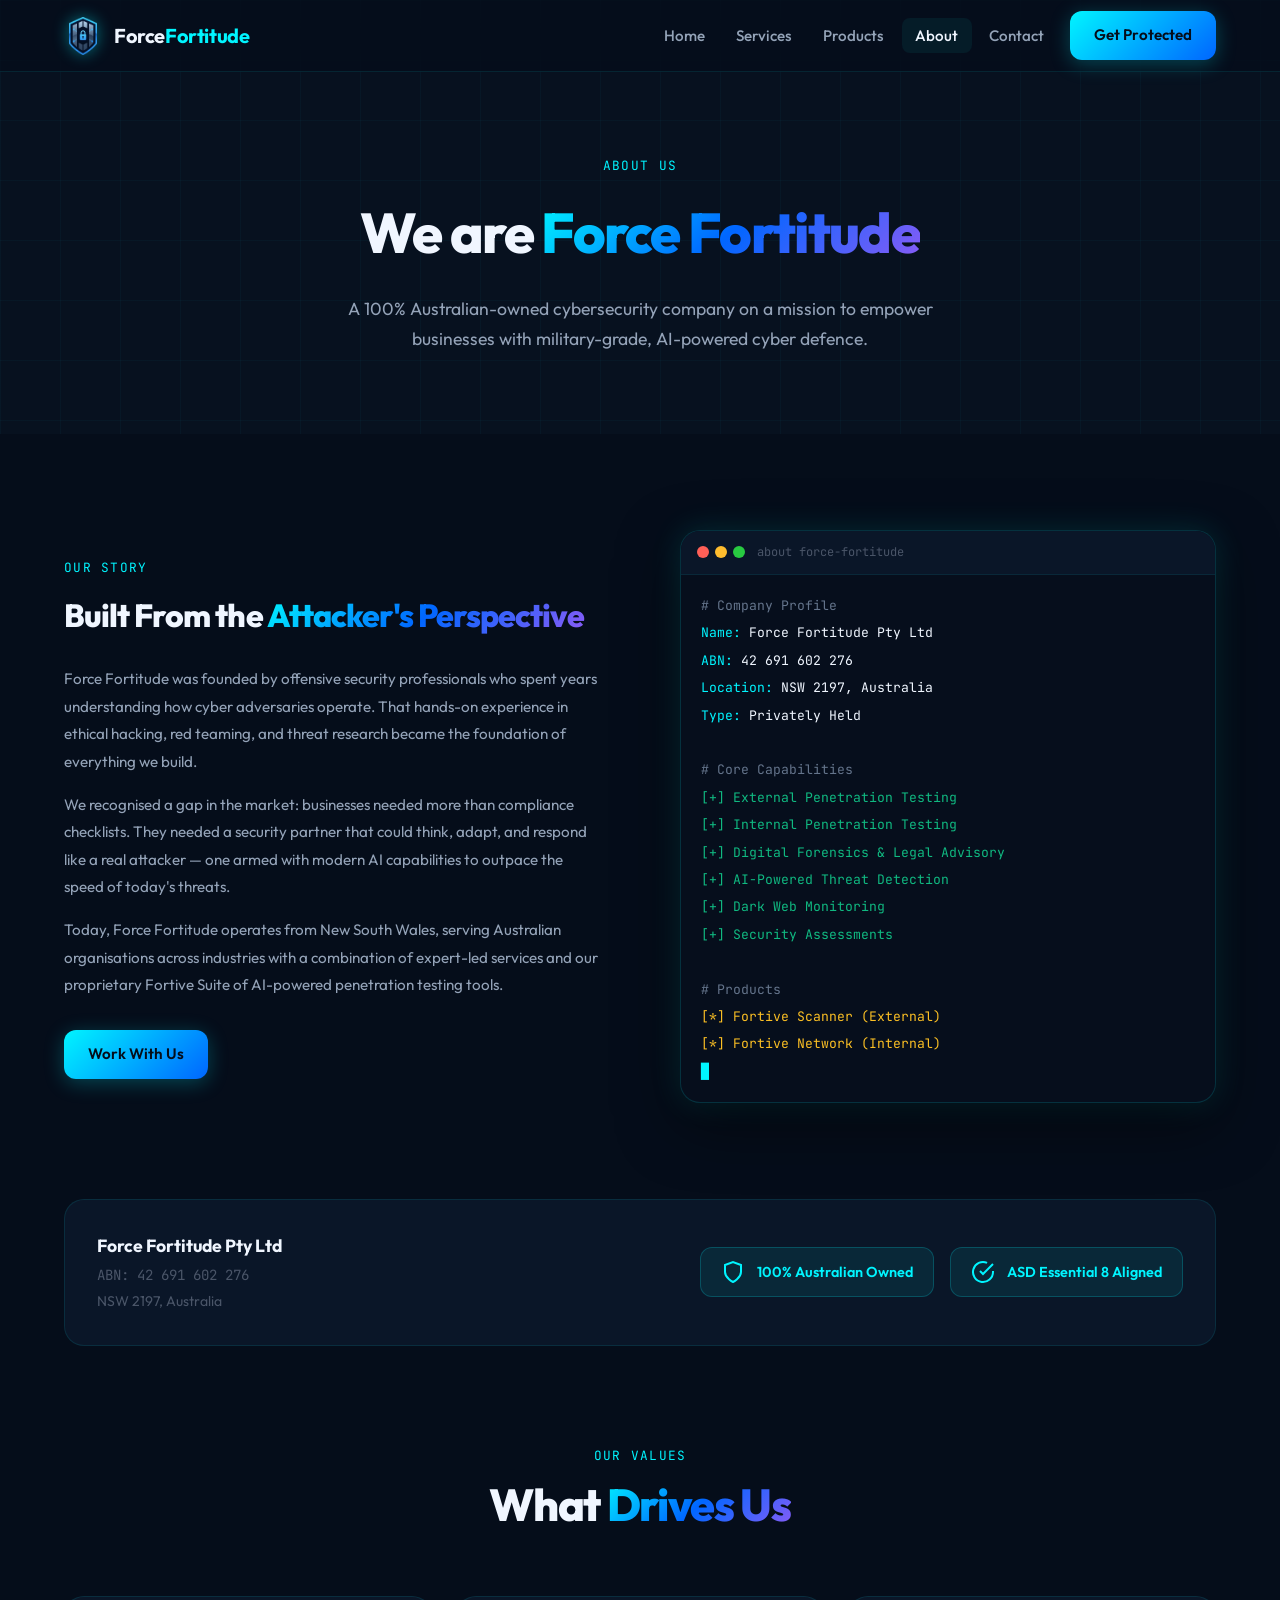
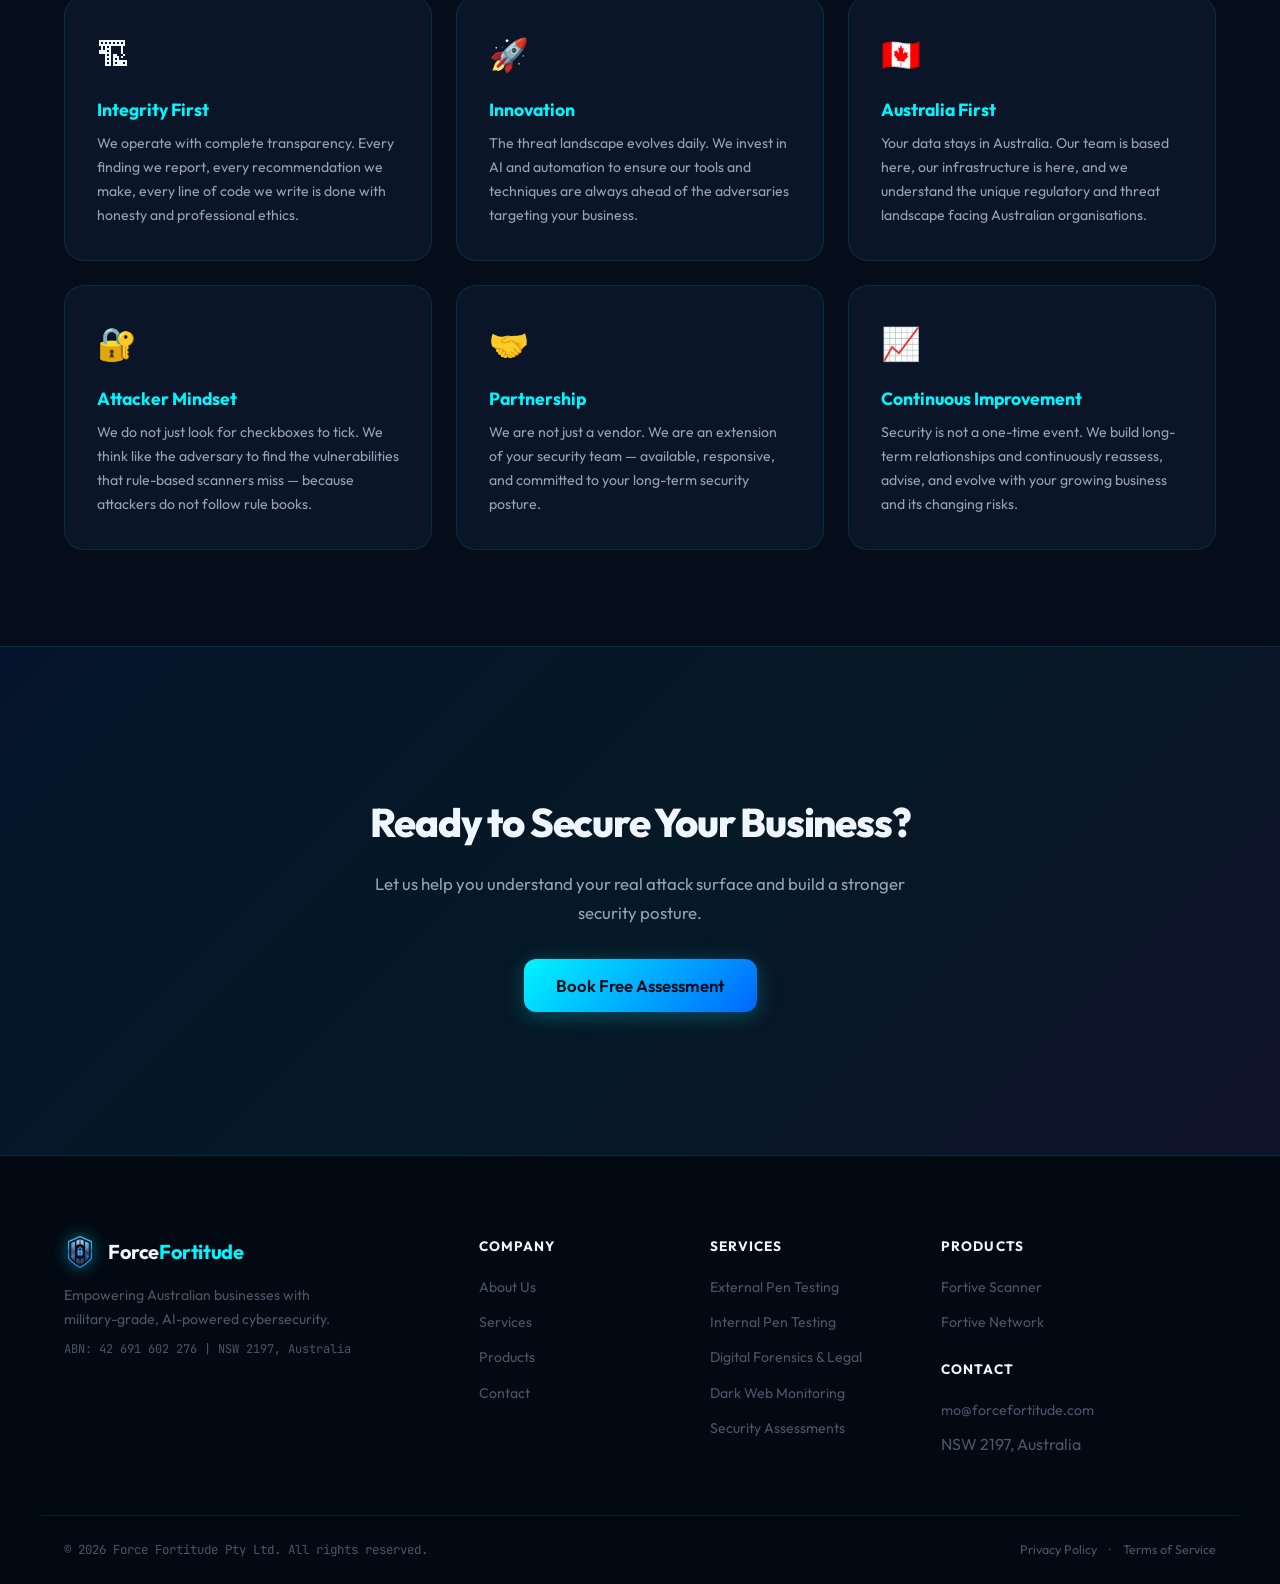
==== commit c8b66c95: "Integrate Cal.com live calendar booking widget across website - Connected Cal.com link (mo-atyani-gv" ====
--- a/about.html
+++ b/about.html
@@ -125,7 +125,7 @@
   <div class="container" style="position:relative;text-align:center;padding:4rem 1.5rem;">
     <h2 style="font-size:clamp(1.8rem,4vw,2.5rem);font-weight:800;letter-spacing:-0.03em;margin-bottom:1rem;">Ready to Secure Your Business?</h2>
     <p style="color:var(--text-secondary);font-size:1.05rem;max-width:550px;margin:0 auto 2rem;line-height:1.7;">Let us help you understand your real attack surface and build a stronger security posture.</p>
-    <a href="contact.html" class="btn btn-primary btn-lg">Get in Touch</a>
+    <button data-cal-link="mo-atyani-gvgwls" data-cal-namespace="" data-cal-config='{"layout":"month_view","theme":"dark"}' class="btn btn-primary btn-lg">Book Free Assessment</button>
   </div>
 </section>
 
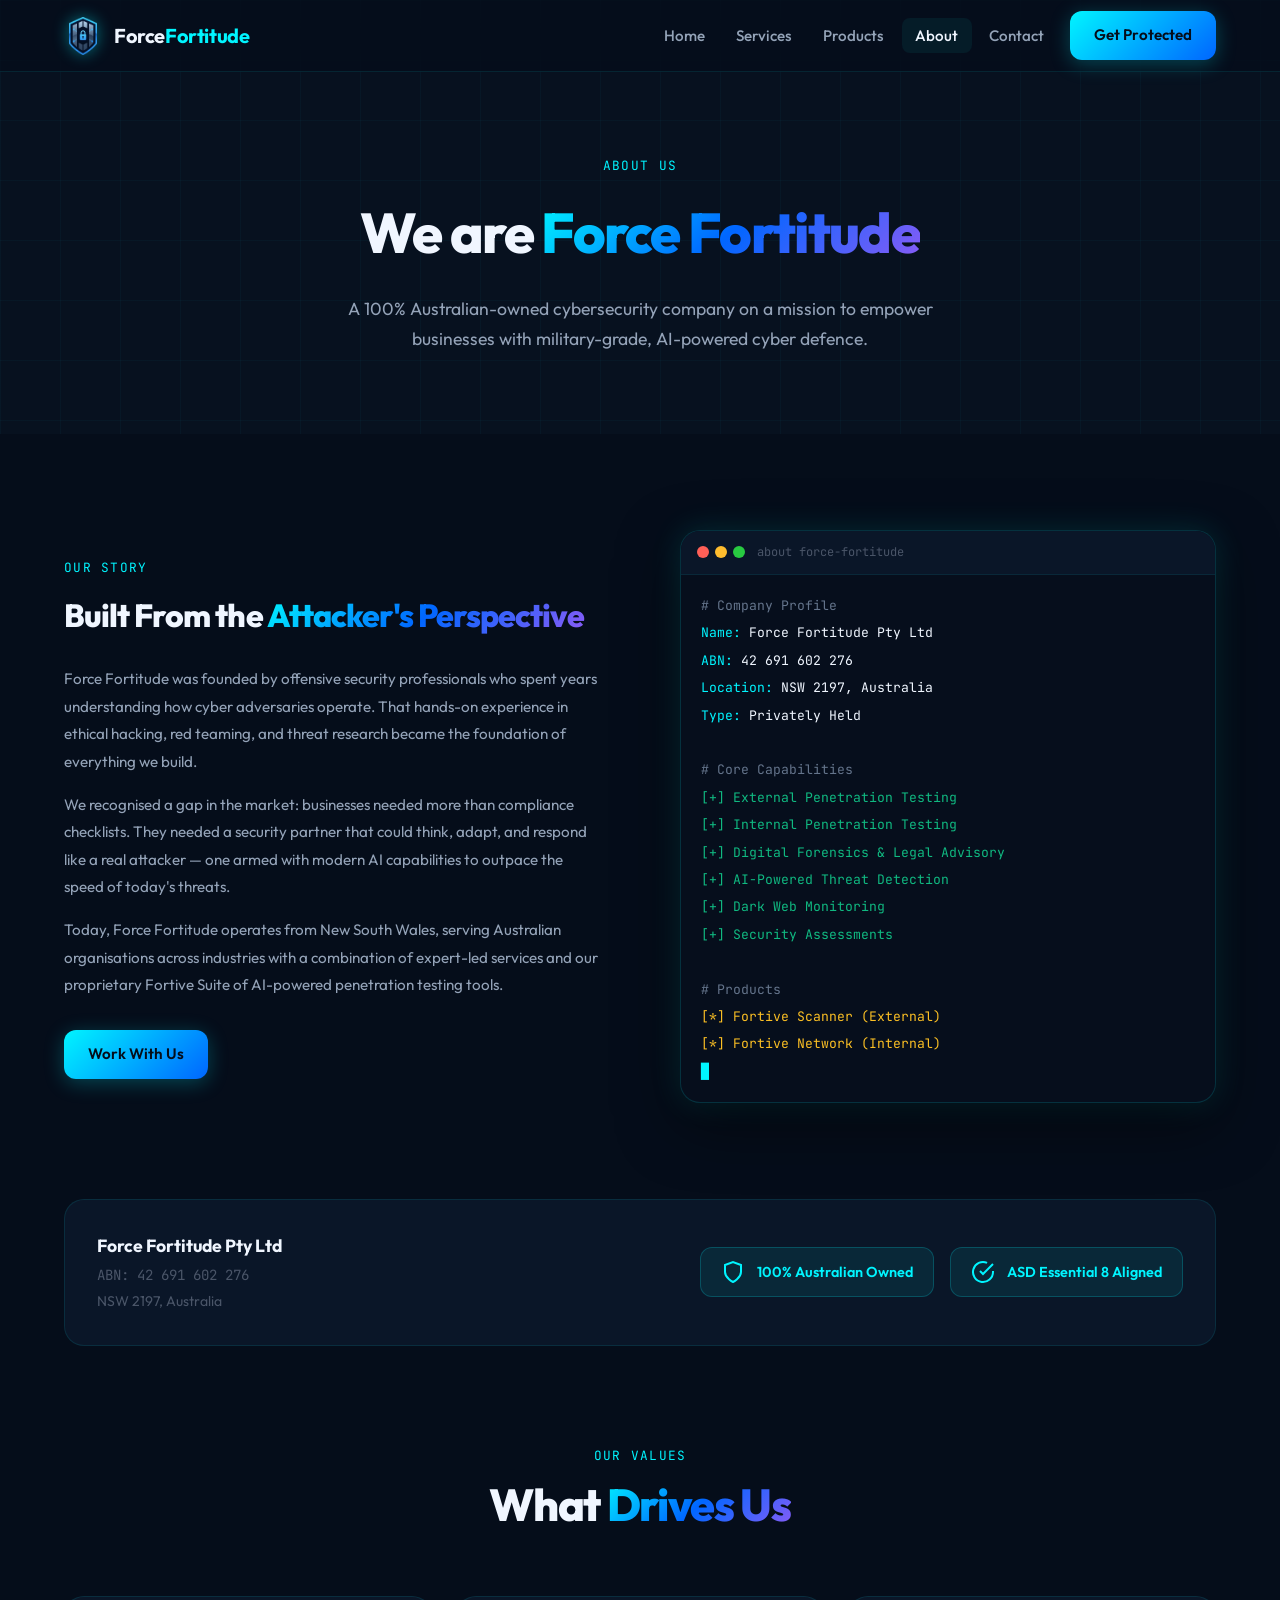
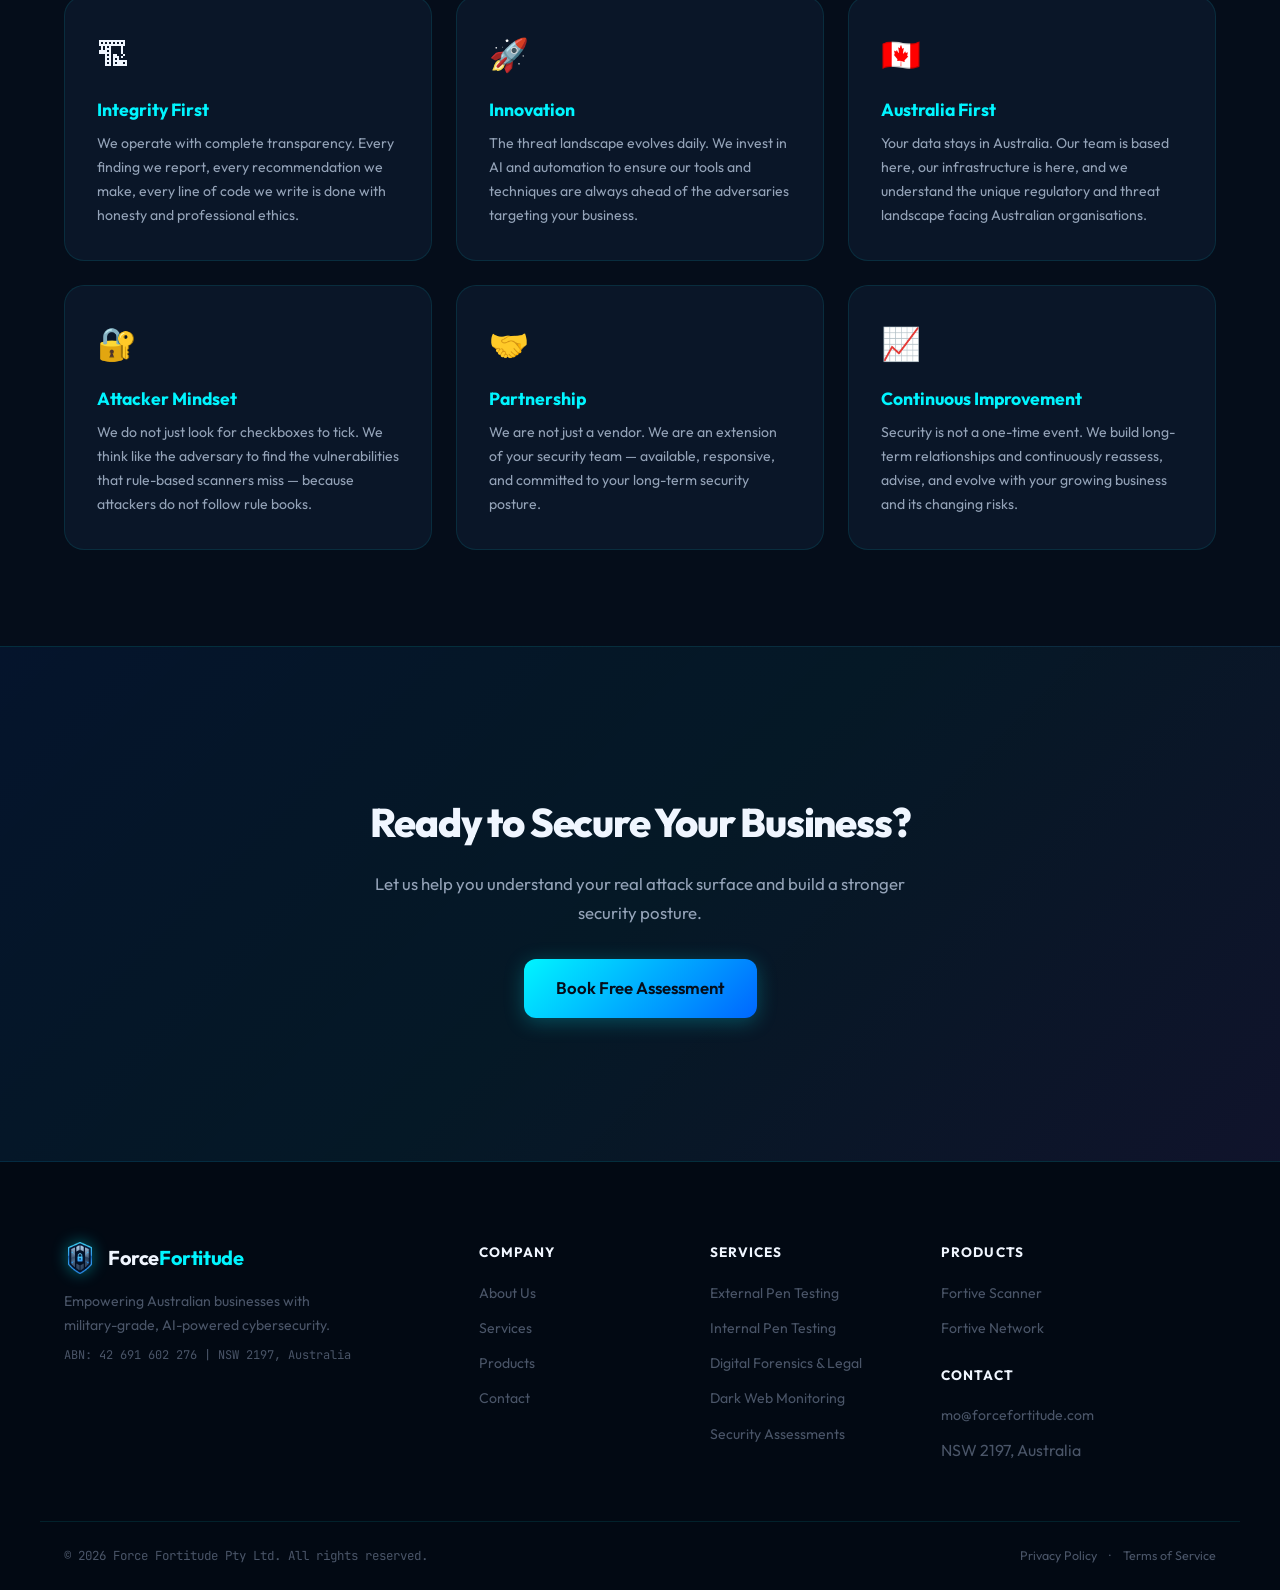
==== commit 22ff86e6: "Ensure 100% reliable Cal.com calendar opening with inline head script and direct link fallbacks" ====
--- a/about.html
+++ b/about.html
@@ -10,6 +10,11 @@
   <link href="https://fonts.googleapis.com/css2?family=Outfit:wght@300;400;500;600;700;800;900&family=JetBrains+Mono:wght@400;500&display=swap" rel="stylesheet"/>
   <link rel="icon" type="image/png" href="assets/images/logo.png"/>
   <link rel="stylesheet" href="assets/css/style.css"/>
+  <script type="text/javascript">
+    (function (C, A, L) { let p = function (a, ar) { a.q.push(ar); }; int = C.Cal = C.Cal || function () { let cal = int; int.q = int.q || []; if (typeof cal.ns === "undefined") { cal.ns = {}; } int.p = p; int.q.push(arguments); }; if (!C.Cal) { C.Cal = int; } })(window, "https://app.cal.com/embed/embed.js", "init");
+    Cal("init", {origin:"https://cal.com"});
+    Cal("ui", {"theme":"dark","styles":{"branding":{"brandColor":"#00f5ff"}},"hideEventTypeDetails":false,"layout":"month_view"});
+  </script>
   <style>
     .page-hero { padding: calc(var(--nav-height) + 5rem) 0 5rem; background: var(--bg-secondary); position: relative; overflow: hidden; }
     .page-hero::before { content: ''; position: absolute; inset: 0; background-image: linear-gradient(rgba(0,245,255,0.03) 1px, transparent 1px), linear-gradient(90deg, rgba(0,245,255,0.03) 1px, transparent 1px); background-size: 60px 60px; }
@@ -125,7 +130,7 @@
   <div class="container" style="position:relative;text-align:center;padding:4rem 1.5rem;">
     <h2 style="font-size:clamp(1.8rem,4vw,2.5rem);font-weight:800;letter-spacing:-0.03em;margin-bottom:1rem;">Ready to Secure Your Business?</h2>
     <p style="color:var(--text-secondary);font-size:1.05rem;max-width:550px;margin:0 auto 2rem;line-height:1.7;">Let us help you understand your real attack surface and build a stronger security posture.</p>
-    <button data-cal-link="mo-atyani-gvgwls" data-cal-namespace="" data-cal-config='{"layout":"month_view","theme":"dark"}' class="btn btn-primary btn-lg">Book Free Assessment</button>
+    <a href="https://cal.com/mo-atyani-gvgwls" target="_blank" data-cal-link="mo-atyani-gvgwls" data-cal-namespace="" data-cal-config='{"layout":"month_view","theme":"dark"}' class="btn btn-primary btn-lg">Book Free Assessment</a>
   </div>
 </section>
 
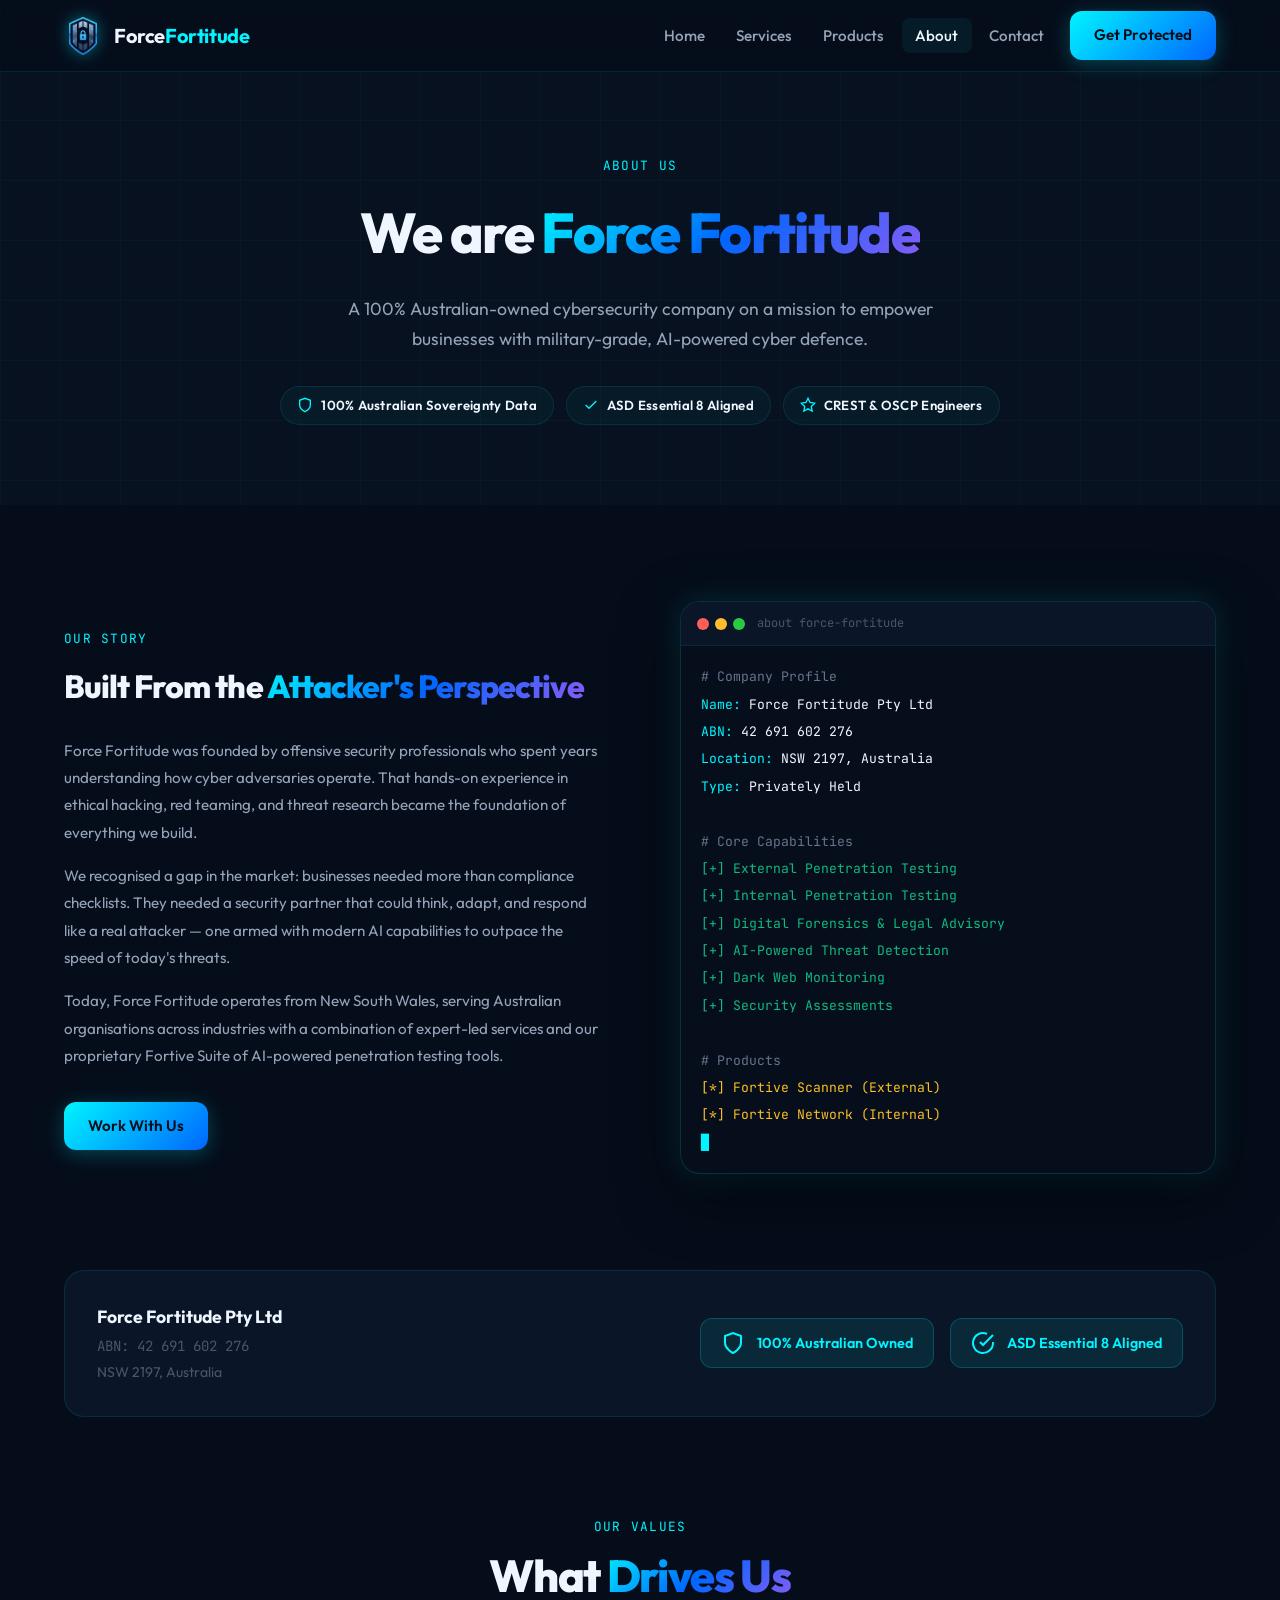
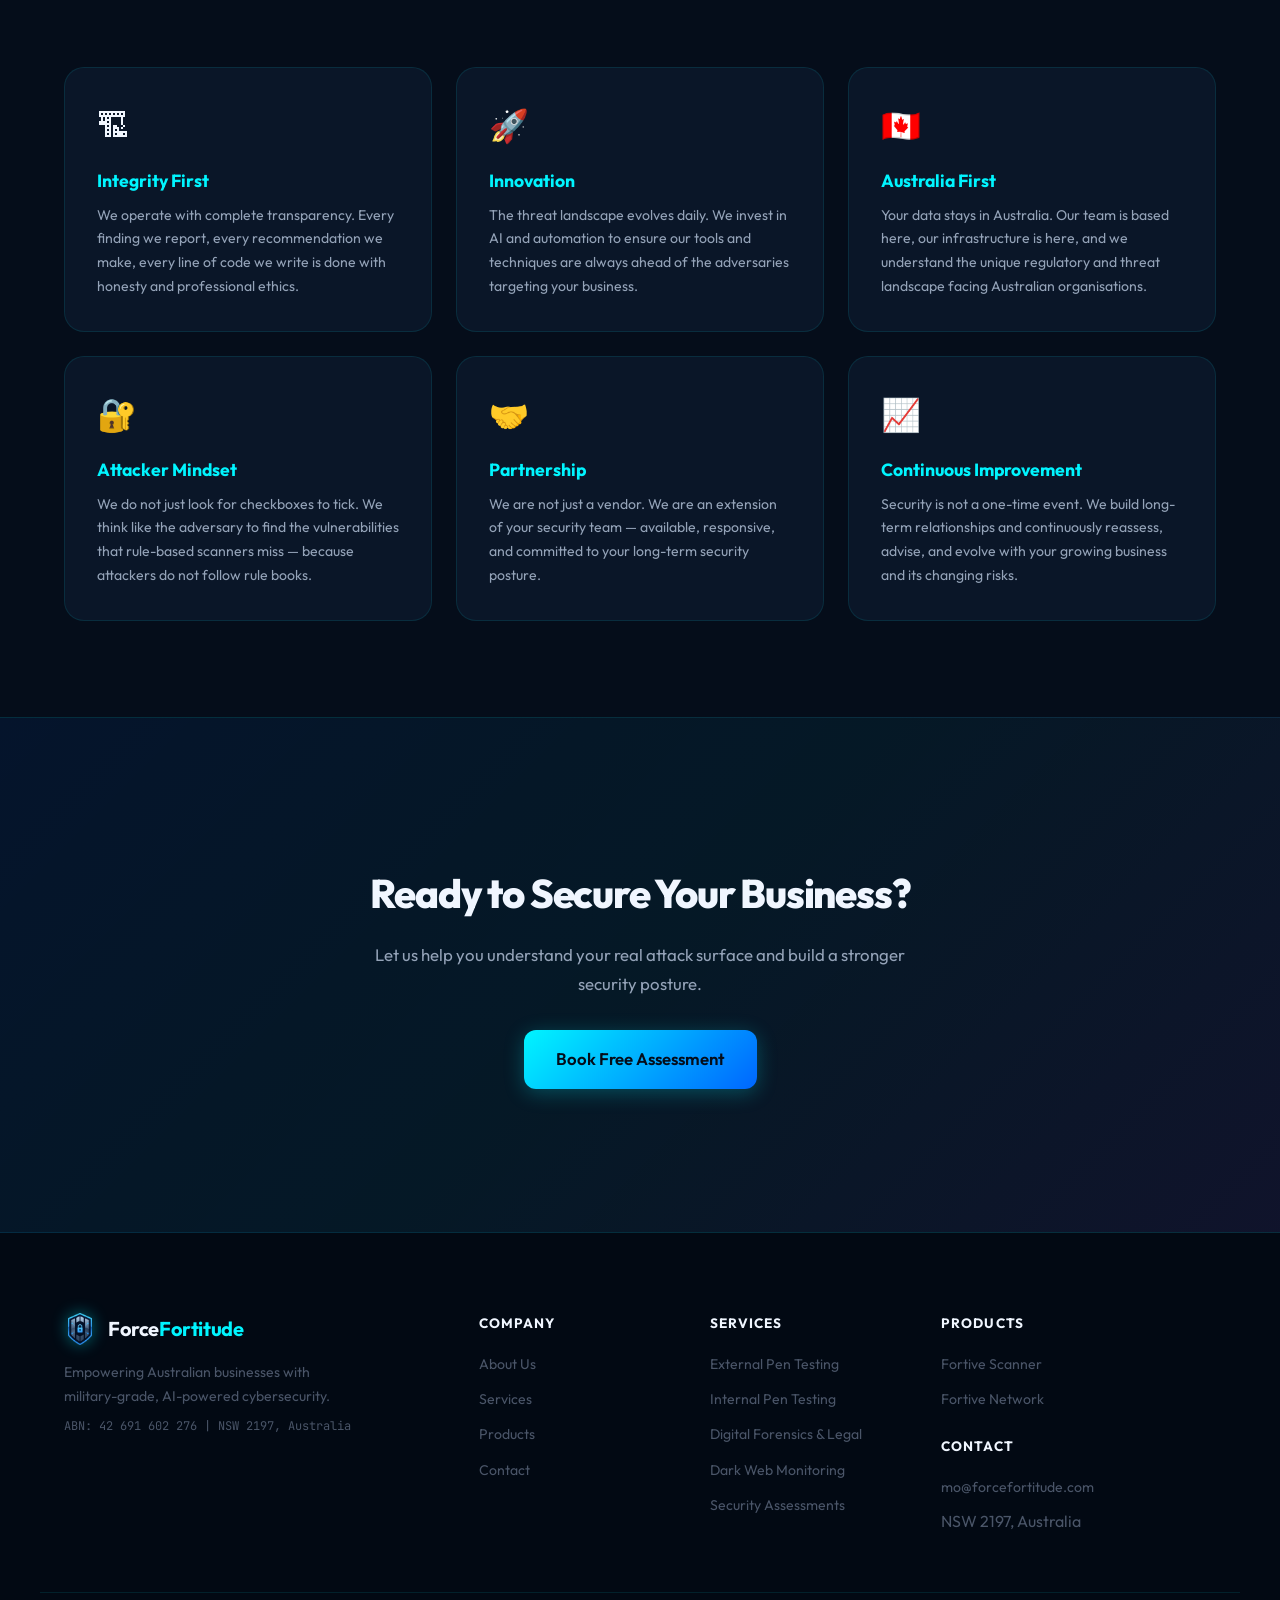
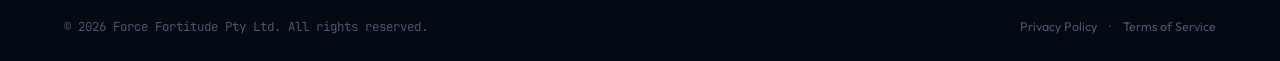
==== commit 1cbee621: "Add Cyber Risk & ASD Essential 8 Exposure Calculator, Industry Solutions Hub, and Trust Badges acros" ====
--- a/about.html
+++ b/about.html
@@ -10,11 +10,6 @@
   <link href="https://fonts.googleapis.com/css2?family=Outfit:wght@300;400;500;600;700;800;900&family=JetBrains+Mono:wght@400;500&display=swap" rel="stylesheet"/>
   <link rel="icon" type="image/png" href="assets/images/logo.png"/>
   <link rel="stylesheet" href="assets/css/style.css"/>
-  <script type="text/javascript">
-    (function (C, A, L) { let p = function (a, ar) { a.q.push(ar); }; int = C.Cal = C.Cal || function () { let cal = int; int.q = int.q || []; if (typeof cal.ns === "undefined") { cal.ns = {}; } int.p = p; int.q.push(arguments); }; if (!C.Cal) { C.Cal = int; } })(window, "https://app.cal.com/embed/embed.js", "init");
-    Cal("init", {origin:"https://cal.com"});
-    Cal("ui", {"theme":"dark","styles":{"branding":{"brandColor":"#00f5ff"}},"hideEventTypeDetails":false,"layout":"month_view"});
-  </script>
   <style>
     .page-hero { padding: calc(var(--nav-height) + 5rem) 0 5rem; background: var(--bg-secondary); position: relative; overflow: hidden; }
     .page-hero::before { content: ''; position: absolute; inset: 0; background-image: linear-gradient(rgba(0,245,255,0.03) 1px, transparent 1px), linear-gradient(90deg, rgba(0,245,255,0.03) 1px, transparent 1px); background-size: 60px 60px; }
@@ -61,6 +56,11 @@
     <span class="section-tag mono">About Us</span>
     <h1>We are <span class="gradient-text">Force Fortitude</span></h1>
     <p>A 100% Australian-owned cybersecurity company on a mission to empower businesses with military-grade, AI-powered cyber defence.</p>
+    <div class="compliance-badge-row" style="margin-top:2rem;">
+      <span class="compliance-pill"><svg viewBox="0 0 24 24" fill="none" stroke="currentColor" stroke-width="2"><path d="M12 22s8-4 8-10V5l-8-3-8 3v7c0 6 8 10 8 10z"/></svg> 100% Australian Sovereignty Data</span>
+      <span class="compliance-pill"><svg viewBox="0 0 24 24" fill="none" stroke="currentColor" stroke-width="2"><polyline points="20 6 9 17 4 12"/></svg> ASD Essential 8 Aligned</span>
+      <span class="compliance-pill"><svg viewBox="0 0 24 24" fill="none" stroke="currentColor" stroke-width="2"><polygon points="12 2 15.09 8.26 22 9.27 17 14.14 18.18 21.02 12 17.77 5.82 21.02 7 14.14 2 9.27 8.91 8.26 12 2"/></svg> CREST &amp; OSCP Engineers</span>
+    </div>
   </div>
 </section>
 
--- a/assets/css/style.css
+++ b/assets/css/style.css
@@ -871,6 +871,89 @@
   line-height: 1.7;
 }
 
+/* ---------- BOOKING MODAL ---------- */
+.booking-modal-overlay {
+  position: fixed;
+  inset: 0;
+  z-index: 99999;
+  background: rgba(5, 13, 26, 0.88);
+  backdrop-filter: blur(12px);
+  -webkit-backdrop-filter: blur(12px);
+  display: flex;
+  align-items: center;
+  justify-content: center;
+  padding: 1.5rem;
+  opacity: 0;
+  pointer-events: none;
+  transition: opacity 0.3s ease;
+}
+.booking-modal-overlay.active {
+  opacity: 1;
+  pointer-events: all;
+}
+.booking-modal-container {
+  width: 100%;
+  max-width: 920px;
+  height: 90vh;
+  max-height: 720px;
+  background: #0a1628;
+  border: 1px solid rgba(0, 245, 255, 0.3);
+  border-radius: var(--radius-lg);
+  box-shadow: 0 25px 80px rgba(0, 0, 0, 0.8), var(--glow-cyan);
+  display: flex;
+  flex-direction: column;
+  overflow: hidden;
+  position: relative;
+  transform: scale(0.95);
+  transition: transform 0.3s cubic-bezier(0.34, 1.56, 0.64, 1);
+}
+.booking-modal-overlay.active .booking-modal-container {
+  transform: scale(1);
+}
+.booking-modal-header {
+  padding: 1rem 1.5rem;
+  background: #0a1628;
+  border-bottom: 1px solid rgba(0, 245, 255, 0.15);
+  display: flex;
+  align-items: center;
+  justify-content: space-between;
+}
+.booking-modal-title {
+  font-size: 1.05rem;
+  font-weight: 700;
+  color: var(--text-primary);
+  display: flex;
+  align-items: center;
+  gap: 0.6rem;
+}
+.booking-modal-close {
+  background: rgba(255, 255, 255, 0.05);
+  border: 1px solid var(--border);
+  color: var(--text-secondary);
+  width: 36px;
+  height: 36px;
+  border-radius: 50%;
+  display: flex;
+  align-items: center;
+  justify-content: center;
+  cursor: pointer;
+  font-size: 1.4rem;
+  line-height: 1;
+  transition: var(--transition);
+}
+.booking-modal-close:hover {
+  background: rgba(239, 68, 68, 0.2);
+  color: #ef4444;
+  border-color: rgba(239, 68, 68, 0.4);
+}
+.booking-modal-iframe, #calEmbedDiv iframe {
+  width: 100%;
+  height: 100%;
+  border: none;
+  background: #0a1628 !important;
+  filter: sepia(0.5) hue-rotate(175deg) saturate(3) brightness(0.85) contrast(1.15);
+}
+
 /* ---------- ANIMATIONS ---------- */
 .fade-in {
   opacity: 0;
@@ -879,3 +962,261 @@
 }
 .fade-in.visible { opacity: 1; transform: translateY(0); }
 
+/* ---------- TRUST BADGES & COMPLIANCE MATRIX ---------- */
+.compliance-badge-row {
+  display: flex;
+  flex-wrap: wrap;
+  align-items: center;
+  justify-content: center;
+  gap: 0.75rem;
+  margin-top: 1.5rem;
+}
+.compliance-pill {
+  display: inline-flex;
+  align-items: center;
+  gap: 0.5rem;
+  padding: 0.5rem 1rem;
+  background: rgba(0, 245, 255, 0.04);
+  border: 1px solid var(--border);
+  border-radius: 50px;
+  font-size: 0.825rem;
+  font-weight: 600;
+  color: var(--text-primary);
+  letter-spacing: 0.02em;
+  transition: var(--transition);
+}
+.compliance-pill:hover {
+  background: rgba(0, 245, 255, 0.1);
+  border-color: var(--accent-cyan);
+  box-shadow: var(--glow-cyan);
+  transform: translateY(-2px);
+}
+.compliance-pill svg {
+  width: 16px;
+  height: 16px;
+  color: var(--accent-cyan);
+  flex-shrink: 0;
+}
+
+/* ---------- INDUSTRY SOLUTIONS HUB ---------- */
+.industry-hub-section {
+  padding: 6rem 0;
+  background: var(--bg-secondary);
+  position: relative;
+  border-top: 1px solid var(--border);
+  border-bottom: 1px solid var(--border);
+}
+.industry-nav {
+  display: flex;
+  justify-content: center;
+  gap: 0.75rem;
+  flex-wrap: wrap;
+  margin-bottom: 3rem;
+}
+.ind-tab-btn {
+  background: var(--bg-card);
+  border: 1px solid var(--border);
+  color: var(--text-secondary);
+  padding: 0.85rem 1.5rem;
+  border-radius: var(--radius);
+  font-family: inherit;
+  font-size: 0.95rem;
+  font-weight: 600;
+  cursor: pointer;
+  display: inline-flex;
+  align-items: center;
+  gap: 0.6rem;
+  transition: var(--transition);
+}
+.ind-tab-btn:hover {
+  border-color: var(--accent-cyan);
+  color: var(--text-primary);
+}
+.ind-tab-btn.active {
+  background: rgba(0, 245, 255, 0.08);
+  border-color: var(--accent-cyan);
+  color: var(--accent-cyan);
+  box-shadow: var(--glow-cyan);
+}
+.ind-panel {
+  display: none;
+  background: var(--bg-card);
+  border: 1px solid var(--border);
+  border-radius: var(--radius-lg);
+  padding: 3rem;
+  box-shadow: 0 20px 50px rgba(0, 0, 0, 0.5);
+  animation: fadeInTab 0.4s ease forwards;
+}
+.ind-panel.active { display: block; }
+
+@keyframes fadeInTab {
+  from { opacity: 0; transform: translateY(12px); }
+  to { opacity: 1; transform: translateY(0); }
+}
+
+.ind-panel-grid {
+  display: grid;
+  grid-template-columns: 1fr 1fr;
+  gap: 3rem;
+  align-items: center;
+}
+@media (max-width: 900px) {
+  .ind-panel-grid { grid-template-columns: 1fr; gap: 2rem; }
+  .ind-panel { padding: 1.75rem; }
+}
+.ind-feature-list {
+  display: flex;
+  flex-direction: column;
+  gap: 1rem;
+  margin: 1.5rem 0 2rem;
+}
+.ind-feature-item {
+  display: flex;
+  align-items: flex-start;
+  gap: 0.75rem;
+  font-size: 0.95rem;
+  color: var(--text-secondary);
+  line-height: 1.6;
+}
+.ind-feature-item svg {
+  width: 20px;
+  height: 20px;
+  color: var(--accent-cyan);
+  flex-shrink: 0;
+  margin-top: 0.2rem;
+}
+.ind-stats-card {
+  background: var(--bg-primary);
+  border: 1px solid var(--border-hover);
+  border-radius: var(--radius);
+  padding: 2rem;
+  position: relative;
+  overflow: hidden;
+}
+.ind-stats-card::before {
+  content: '';
+  position: absolute;
+  top: 0;
+  left: 0;
+  width: 4px;
+  height: 100%;
+  background: var(--accent-cyan);
+}
+
+/* ---------- RISK & ESSENTIAL 8 CALCULATOR ---------- */
+.calculator-section {
+  padding: 6rem 0;
+  background: var(--bg-primary);
+  position: relative;
+}
+.calc-container {
+  background: var(--bg-card);
+  border: 1px solid var(--border-hover);
+  border-radius: var(--radius-lg);
+  padding: 3rem;
+  box-shadow: 0 25px 60px rgba(0, 0, 0, 0.6), var(--glow-cyan);
+}
+@media (max-width: 900px) {
+  .calc-container { padding: 1.5rem; }
+}
+.calc-grid {
+  display: grid;
+  grid-template-columns: 1.2fr 1fr;
+  gap: 3rem;
+  align-items: stretch;
+}
+@media (max-width: 900px) {
+  .calc-grid { grid-template-columns: 1fr; gap: 2rem; }
+}
+.calc-input-group {
+  margin-bottom: 2rem;
+}
+.calc-label {
+  display: block;
+  font-size: 0.95rem;
+  font-weight: 700;
+  color: var(--text-primary);
+  margin-bottom: 0.75rem;
+}
+.size-btn-group {
+  display: flex;
+  gap: 0.75rem;
+  flex-wrap: wrap;
+}
+.size-btn {
+  flex: 1;
+  min-width: 90px;
+  background: var(--bg-primary);
+  border: 1px solid var(--border);
+  color: var(--text-secondary);
+  padding: 0.75rem 1rem;
+  border-radius: var(--radius);
+  font-family: inherit;
+  font-size: 0.9rem;
+  font-weight: 600;
+  cursor: pointer;
+  text-align: center;
+  transition: var(--transition);
+}
+.size-btn:hover { border-color: var(--accent-cyan); color: var(--text-primary); }
+.size-btn.active {
+  background: rgba(0, 245, 255, 0.1);
+  border-color: var(--accent-cyan);
+  color: var(--accent-cyan);
+  box-shadow: var(--glow-cyan);
+}
+.calc-select {
+  width: 100%;
+  background: var(--bg-primary);
+  border: 1px solid var(--border);
+  color: var(--text-primary);
+  padding: 0.85rem 1.25rem;
+  border-radius: var(--radius);
+  font-family: inherit;
+  font-size: 0.95rem;
+  outline: none;
+  transition: var(--transition);
+}
+.calc-select:focus { border-color: var(--accent-cyan); box-shadow: var(--glow-cyan); }
+
+.calc-output-card {
+  background: var(--bg-primary);
+  border: 1px solid rgba(0, 245, 255, 0.25);
+  border-radius: var(--radius);
+  padding: 2.25rem;
+  display: flex;
+  flex-direction: column;
+  justify-content: space-between;
+  position: relative;
+  overflow: hidden;
+}
+.calc-output-card::after {
+  content: '';
+  position: absolute;
+  inset: 0;
+  background: radial-gradient(circle at top right, rgba(0, 245, 255, 0.05), transparent 70%);
+  pointer-events: none;
+}
+.calc-result-number {
+  font-size: clamp(2.2rem, 4vw, 3.2rem);
+  font-weight: 900;
+  color: var(--accent-cyan);
+  line-height: 1.1;
+  font-family: 'JetBrains Mono', monospace;
+  margin: 0.5rem 0;
+  text-shadow: 0 0 20px rgba(0, 245, 255, 0.3);
+}
+.calc-badge {
+  display: inline-flex;
+  align-items: center;
+  gap: 0.4rem;
+  background: rgba(234, 179, 8, 0.12);
+  border: 1px solid rgba(234, 179, 8, 0.3);
+  color: #eab308;
+  padding: 0.35rem 0.85rem;
+  border-radius: 50px;
+  font-size: 0.825rem;
+  font-weight: 700;
+  margin-top: 0.5rem;
+}
+
